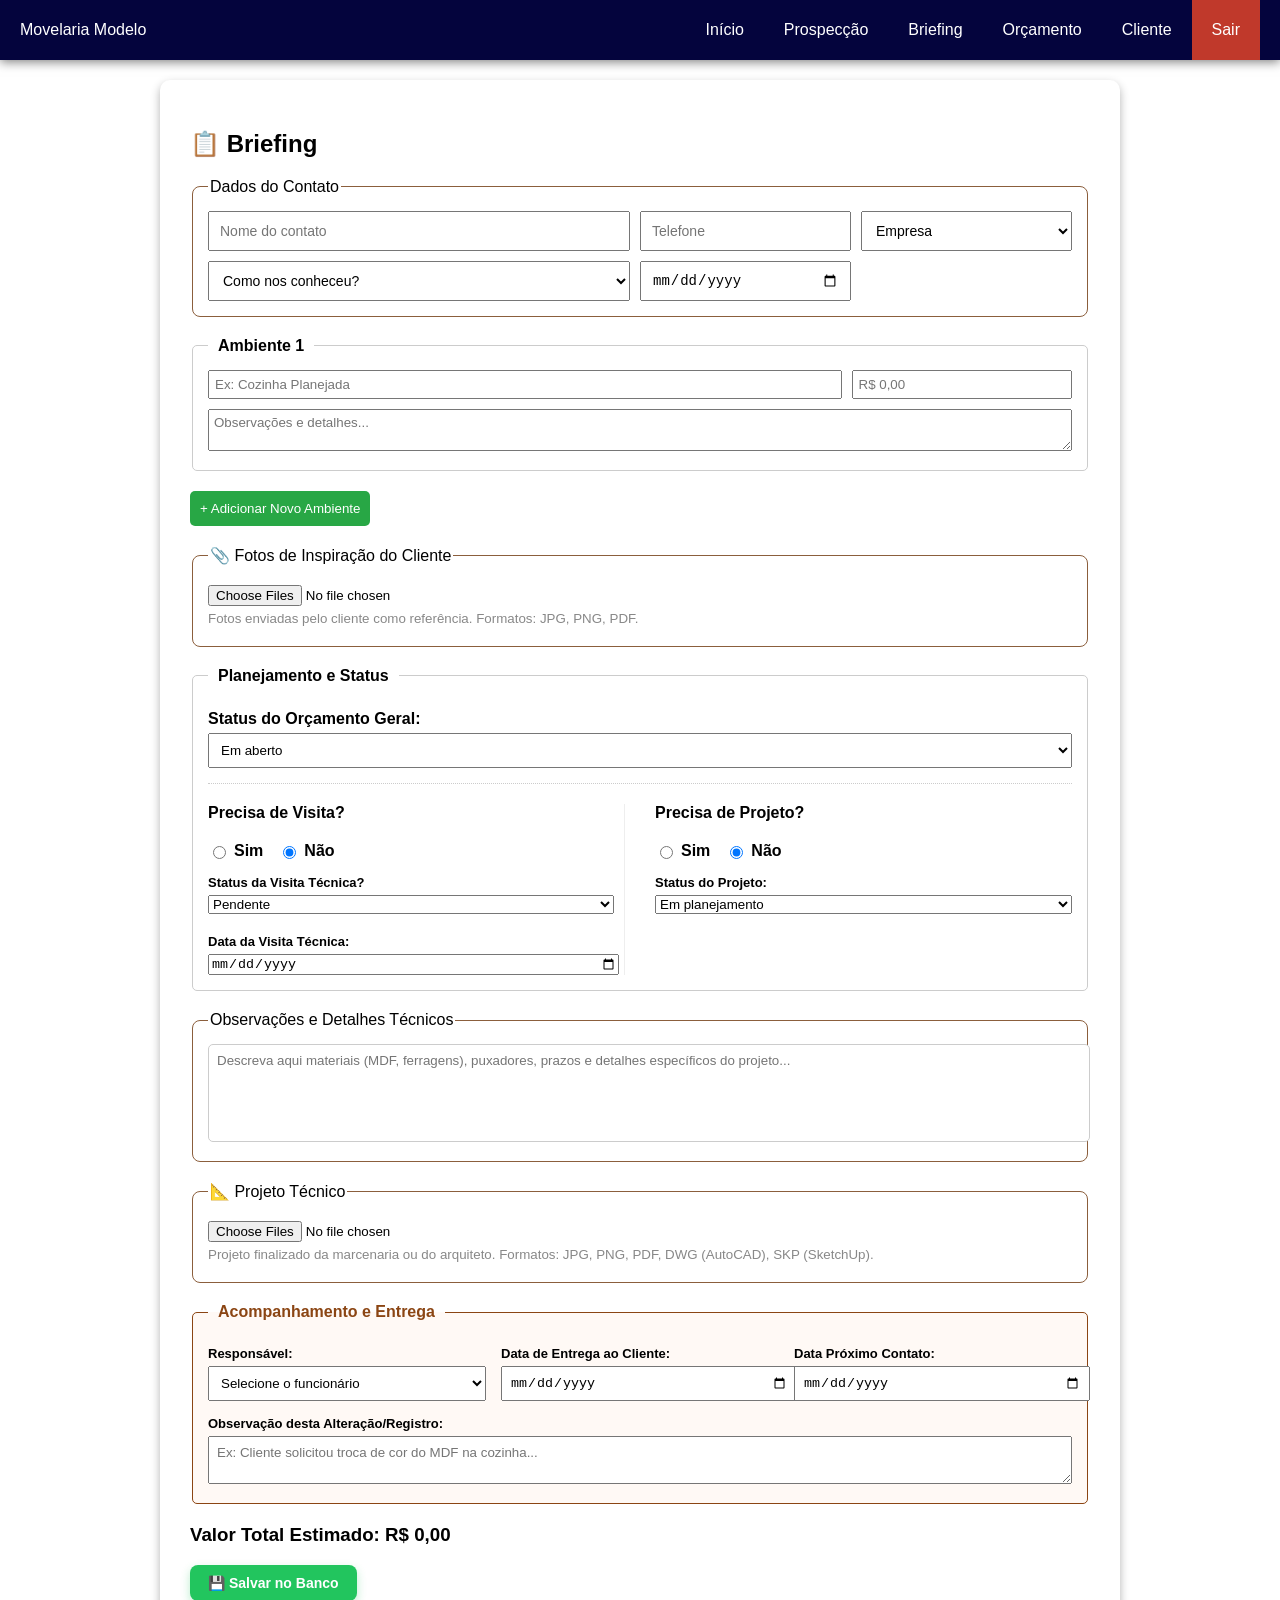
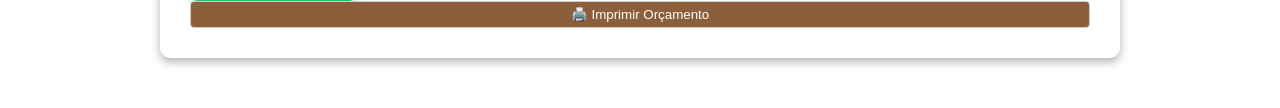
==== briefing_orcamento.html @ 330d006f "Melhorias no layout" ====
<!DOCTYPE html>
<html lang="pt-br">
<head>
    <meta charset="UTF-8">
    <meta name="viewport" content="width=device-width, initial-scale=1.0">
    <title>Briefing - Movelaria Modelo</title>
    <link rel="stylesheet" href="css/style.css">
</head>
<body>
    <nav class="menu-superior">
        <div class="logo">Movelaria Modelo</div>
        <ul>
            <li><a href="dashboard.html">Início</a></li>
            <li><a href="prospeccao.html">Prospecção</a></li>
            <li><a href="briefing_orcamento.html">Briefing</a></li>
            <li><a href="orcamento.html">Orçamento</a></li>
            <li><a href="cliente.html">Cliente</a></li>
            <li><a href="index.html" class="btn-sair">Sair</a></li>
        </ul>
    </nav>

    <div class="container-marcenaria">
        <h2>📋 Briefing</h2>
        
        <form id="form-atendimento">

            <!-- BLOCO 1: CONTATO -->
            <fieldset>
                <legend>Dados do Contato</legend>
                <div class="grid-contato" style="display: grid; grid-template-columns: 2fr 1fr 1fr; gap: 10px;">
                    <input type="text" id="nome" placeholder="Nome do contato" required>
                    <input type="tel" id="telefone" placeholder="Telefone">
                    <select id="empresa">
                        <option value="">Empresa</option>
                        <option value="apparato">Apparato</option>
                        <option value="signore">Signore</option>
                    </select>
                    <select id="origem">
                        <option value="">Como nos conheceu?</option>
                        <option value="instagram">Instagram</option>
                        <option value="indicacao">Indicação</option>
                        <option value="prospeccao">Prospecção</option>
                        <option value="google">Google</option>
                        <option value="ja_e_cliente">Já é cliente</option>
                    </select>
                    <input type="date" id="data_contato" title="Data do Contato">
                </div>
            </fieldset>

            <!-- BLOCO 2: AMBIENTES -->
            <div id="lista-ambientes">
                <fieldset class="item-ambiente" style="margin-bottom: 20px; padding: 15px; border: 1px solid #ccc; border-radius: 5px;">
                    <legend style="padding: 0 10px; font-weight: bold;">Ambiente 1</legend>
                    <div style="display: flex; gap: 10px; margin-bottom: 10px;">
                        <input type="text" name="ambiente[]" placeholder="Ex: Cozinha Planejada" style="flex: 3; padding: 5px;" required>
                        <input type="number" name="valor_ambiente[]" placeholder="R$ 0,00" step="0.01" style="flex: 1; padding: 5px;">
                    </div>
                    <textarea name="obs_ambiente[]" placeholder="Observações e detalhes..." rows="2" style="width: 100%; box-sizing: border-box; padding: 5px;"></textarea>
                </fieldset>
            </div>

            <button type="button" onclick="adicionarAmbiente()" style="padding: 10px; background-color: #28a745; color: white; border: none; border-radius: 5px; cursor: pointer;">
                + Adicionar Novo Ambiente
            </button>

            <!-- BLOCO 3: UPLOAD DE INSPIRAÇÕES -->
            <fieldset style="margin-top: 20px;">
                <legend>📎 Fotos de Inspiração do Cliente</legend>
                <div style="padding: 5px 0;">
                    <input type="file" id="arquivos_briefing" multiple 
                           accept=".jpg,.jpeg,.png,.pdf">
                    <small style="display: block; margin-top: 5px; color: #888;">
                        Fotos enviadas pelo cliente como referência. Formatos: JPG, PNG, PDF.
                    </small>
                </div>
            </fieldset>

            <!-- BLOCO 4: PLANEJAMENTO E STATUS -->
            <fieldset style="margin-top: 20px; border: 1px solid #ccc; padding: 15px; border-radius: 5px;">
                <legend style="padding: 0 10px; font-weight: bold;">Planejamento e Status</legend>

                <div style="margin-bottom: 20px; padding-bottom: 15px; border-bottom: 1px dotted #ccc;">
                    <label style="font-weight: bold; display: block; margin-bottom: 5px;">Status do Orçamento Geral:</label>
                    <select name="status_orcamento" style="width: 100%; padding: 8px;">
                        <option value="1">Em aberto</option>
                        <option value="2">Em elaboração</option>
                        <option value="3">Fechado</option>
                        <option value="4">Perdido</option>
                        <option value="5">Entregue</option>
                    </select>
                </div>

                <div style="display: grid; grid-template-columns: 1fr 1fr; gap: 30px;">
                    
                    <!-- Coluna Visita -->
                    <div style="border-right: 1px solid #eee; padding-right: 10px;">
                        <span style="font-weight: bold;">Precisa de Visita?</span>
                        <div class="radio-inline" style="margin: 10px 0;">
    
                        <label>
                        <input type="radio" name="visita" value="sim"> Sim
                        </label>

                        <label>
                        <input type="radio" name="visita" value="nao" checked> Não
                        </label>

                        </div>
                        <label style="font-size: 13px;">Status da Visita Técnica?</label>
                        <select name="status_visita" style="width: 100%; margin-bottom: 10px;">
                            <option value="1">Pendente</option>
                            <option value="2">Agendada</option>
                            <option value="3">Realizada</option>
                            <option value="4">Cancelada</option>
                        </select>
                        <label style="font-size: 13px;">Data da Visita Técnica:</label>
                        <input type="date" name="data_visita" style="width: 100%;">
                    </div>

                    <!-- Coluna Projeto -->
                    <div>
                        <span style="font-weight: bold;">Precisa de Projeto?</span>
                        <div class="radio-inline" style="margin: 10px 0;">
                        <label>
                        <input type="radio" name="projeto" value="sim"> Sim
                        </label>

                        <label>
                        <input type="radio" name="projeto" value="nao" checked> Não
                        </label>
                     </div>
                        
                        <label style="font-size: 13px;">Status do Projeto:</label>
                        <select name="status_projeto" style="width: 100%;">
                            <option value="1">Em planejamento</option>
                            <option value="2">Em execução</option>
                            <option value="3">Concluído</option>
                            <option value="4">Cancelado</option>
                        </select>
                    </div>
                </div>
            </fieldset>

            <!-- BLOCO 5: OBSERVAÇÕES TÉCNICAS -->
            <fieldset>
                <legend>Observações e Detalhes Técnicos</legend>
                <textarea id="observacao" rows="10" placeholder="Descreva aqui materiais (MDF, ferragens), puxadores, prazos e detalhes específicos do projeto..."></textarea>
            </fieldset>

            <!-- BLOCO 6: UPLOAD DO PROJETO TÉCNICO -->
            <fieldset style="margin-top: 20px;">
                <legend>📐 Projeto Técnico</legend>
                <div style="padding: 5px 0;">
                    <input type="file" id="arquivos_projeto" multiple 
                           accept=".jpg,.jpeg,.png,.pdf,.dwg,.skp">
                    <small style="display: block; margin-top: 5px; color: #888;">
                        Projeto finalizado da marcenaria ou do arquiteto. Formatos: JPG, PNG, PDF, DWG (AutoCAD), SKP (SketchUp).
                    </small>
                </div>
            </fieldset>

            <!-- BLOCO 7: ACOMPANHAMENTO E ENTREGA -->
            <fieldset style="margin-top: 20px; border: 1px solid #8b4513; padding: 15px; border-radius: 5px; background-color: #fff9f5;">
                <legend style="padding: 0 10px; font-weight: bold; color: #8b4513;">Acompanhamento e Entrega</legend>

                <div style="display: grid; grid-template-columns: 1fr 1fr 1fr; gap: 15px;">
                    <div>
                        <label style="display: block; font-size: 13px; font-weight: bold;">Responsável:</label>
                        <select name="id_funcionario" style="width: 100%; padding: 8px;">
                            <option value="">Selecione o funcionário</option>
                            <option value="1">Vendedor A</option>
                            <option value="2">Projetista B</option>
                        </select>
                    </div>
                    <div>
                        <label style="display: block; font-size: 13px; font-weight: bold;">Data de Entrega ao Cliente:</label>
                        <input type="date" name="data_entrega" style="width: 100%; padding: 7px;">
                    </div>
                    <div>
                        <label style="display: block; font-size: 13px; font-weight: bold;">Data Próximo Contato:</label>
                        <input type="date" name="proximo_contato" style="width: 100%; padding: 7px;">
                    </div>
                </div>

                <div style="margin-top: 15px;">
                    <label style="display: block; font-size: 13px; font-weight: bold;">Observação desta Alteração/Registro:</label>
                    <textarea name="obs_historico" rows="2" placeholder="Ex: Cliente solicitou troca de cor do MDF na cozinha..." style="width: 100%; box-sizing: border-box; padding: 8px;"></textarea>
                </div>
            </fieldset>

            <!-- BLOCO 8: FINALIZAÇÃO -->
            <div class="footer-orcamento">
                <h3>Valor Total Estimado: R$ <span id="total">0,00</span></h3>
                <div class="acoes">
                    <button class="botao botao-salvar" onclick="salvarBriefing()"> 💾 Salvar no Banco</button>
                    <button type="button" class="btn btn-print" onclick="window.print()">🖨️ Imprimir Orçamento</button>
                   
                </div>
            </div>

        </form>
    </div>

        <div id="alerta-sucesso" class="alerta-sucesso">
    ✔ Salvo com sucesso!
        </div>

    <script src="js/script.js"></script>
</body>
</html>
---- css/style.css ----
/* 1. CONFIGURAÇÃO DO CORPO DA PÁGINA */
body {
    margin: 0;
    padding: 0;
    padding-top: 80px; /* Espaço para o menu fixo não cobrir o conteúdo */
    min-height: 100vh;
    background: linear-gradient(grey);
    display: flex;
    flex-direction: column; /* Organiza em coluna: menu no topo, resto embaixo */
    align-items: center;    /* Centraliza o conteúdo horizontalmente */
    font-family: Arial, sans-serif;
}

/* 2. O MENU SUPERIOR (CORRIGIDO) */
.menu-superior {
    background-color: rgb(4, 4, 61); 
    color: white;
    display: flex;
    justify-content: space-between;
    align-items: center;
    padding: 0 20px;
    height: 60px;
    width: 100%;
    position: fixed; 
    top: 0;
    left: 0;
    z-index: 1000; 
    box-shadow: 0 2px 10px rgba(0,0,0,0.5);
    box-sizing: border-box; /* Garante que o padding não aumente a largura */
}

.menu-superior ul {
    list-style: none;
    display: flex;
    margin: 0;
    padding: 0;
    height: 100%;
}

.menu-superior li {
    display: flex;
    align-items: center;
}

.menu-superior a {
    color: white;
    text-decoration: none;
    padding: 0 20px;
    height: 100%;
    display: flex;
    align-items: center;
    transition: background 0.3s;
}

.menu-superior a:hover {
    background-color: rgb(2, 2, 82);
}

/* 3. RESTANTE DOS SEUS ESTILOS (MANTIDOS) */
.login-container {
    background: white;
    padding: 30px;
    border-radius: 10px;
    width: 300px;
}

.btn {
    width: 100%;
    padding: 10px;
    background: #8B5E3C;
    color: white;
    border: none;
    cursor: pointer;
}

.input-group {
    margin-bottom: 10px; 
}

.input-group label {
    display: block;     
    margin-bottom: 10px;  
}

.grid-contato input,
.grid-contato select {
    height: 40px;
    padding: 0 10px;
    font-size: 14px;
    box-sizing: border-box;
}

.container-marcenaria, .container-lista {
    background: white;
    padding: 30px;
    border-radius: 10px;
    width: 90%;
    max-width: 900px;
    margin-bottom: 50px;
    box-shadow: 0 4px 10px rgba(0,0,0,0.3);
}

fieldset {
    border: 1px solid #8B5E3C;
    border-radius: 8px;
    margin-bottom: 20px;
    padding: 15px;
}

textarea {
    width: 100%;
    resize: vertical;
    padding: 10px;
    font-family: inherit;
}

.linha-ambiente {
    display: flex;
    gap: 10px;
    margin-bottom: 10px;
}

table {
    width: 100%;
    border-collapse: collapse;
    margin-top: 20px;
}

th, td {
    padding: 12px;
    text-align: left;
    border-bottom: 1px solid #ddd;
}

th {
    background-color: #8B5E3C;
    color: white;
}

.btn-edit, .btn-print {
    padding: 5px 10px;
    cursor: pointer;
    border-radius: 4px;
    border: 1px solid #ccc;
}

.btn-sair {
    background-color: #c0392b !important;
}



/* Container Principal do Planejamento */
.grupo-status-container {
    margin-top: 20px;
    border: 1px solid #ccc;
    padding: 20px;
    border-radius: 8px;
    background-color: #f9f9f9; /* Um fundo leve para destacar */
}

.grupo-status-container legend {
    padding: 0 10px;
    font-weight: bold;
    color: #333;
}

/* Status do Orçamento (Linha Superior) */
.status-geral-linha {
    margin-bottom: 20px;
    padding-bottom: 15px;
    border-bottom: 1px dotted #ccc;
}

.status-geral-linha label {
    font-weight: bold;
    display: block;
    margin-bottom: 8px;
    color: #555;
}

/* Grid para dividir Visita e Projeto */
.status-grid {
    display: grid;
    grid-template-columns: 1fr 1fr;
    gap: 30px;
}

/* Colunas Individuais */
.status-coluna {
    display: flex;
    flex-direction: column;
    gap: 10px;
}

.status-coluna:first-child {
    border-right: 1px solid #eee;
    padding-right: 20px;
}

.status-coluna span {
    font-weight: bold;
    color: #444;
}

/* Estilização dos Selects e Inputs de Data */
.status-coluna select, 
.status-geral-linha select,
.status-coluna input[type="date"] {
    width: 100%;
    padding: 8px;
    border: 1px solid #ccc;
    border-radius: 4px;
    font-size: 14px;
    background-color: white;
}

/* Estilo para os Radio Buttons (Sim/Não) */
.radio-inline {
    display: flex;
    gap: 15px;
}

.radio-inline label {
    display: flex;
    align-items: center;
    gap: 5px;
}

/* Responsividade para celulares */
@media (max-width: 600px) {
    .status-grid {
        grid-template-columns: 1fr;
    }
    .status-coluna:first-child {
        border-right: none;
        border-bottom: 1px solid #eee;
        padding-right: 0;
        padding-bottom: 20px;
    }
}

/* Dashboard */
        .cards {
            display: grid;
            grid-template-columns: repeat(4, 1fr);
            gap: 15px;
            margin-bottom: 25px;
        }

        .card {
            background: #f9f4f0;
            border: 1px solid #8B5E3C;
            border-radius: 8px;
            padding: 20px;
            text-align: center;
        }

        .card h3 {
            margin: 0 0 10px 0;
            font-size: 14px;
            color: #666;
        }

        .card span {
            font-size: 36px;
            font-weight: bold;
            color: #8B5E3C;
        }

        .secao-lista-dash {
            margin-top: 20px;
        }

        .secao-lista-dash h3 {
            color: #5D3A1A;
            border-bottom: 2px solid #8B5E3C;
            padding-bottom: 8px;
            margin-bottom: 15px;
        }

        .badge {
            padding: 3px 10px;
            border-radius: 12px;
            font-size: 12px;
            font-weight: bold;
        }

        .badge-aberto   { background: #fff3cd; color: #856404; }
        .badge-fechado  { background: #d4edda; color: #155724; }
        .badge-perdido  { background: #f8d7da; color: #721c24; }
        .badge-elaboracao { background: #cce5ff; color: #004085; }
    

        /* PARA IMPRESSÃO DO ORÇAMENTO AO CLIENTE*/
        /* Esconde a folha de impressão na navegação comum */
.print-area { display: none; }

.seletor-empresa-painel {
    background: #f4f4f4;
    padding: 15px;
    border-radius: 5px;
    margin-bottom: 20px;
    border: 1px solid #ddd;
}


    .logo-box img { max-width: 150px; }
    
    .info-empresa { flex-grow: 1; text-align: center; }

    .tabela-print { width: 100%; border-collapse: collapse; margin-top: 10px; }
    .tabela-print th, .tabela-print td { border: 1px solid #000; padding: 8px; text-align: left; }
    
    .tabela-print th { background-color: #f7941d !important; }

    .rodape-print {
        margin-top: 20px;
        display: flex;
        justify-content: space-between;
        border: 1px solid #000;
        padding: 10px;
    }

@media print {
    /* Força cores e imagens reais */
    * {
        -webkit-print-color-adjust: exact !important;
        print-color-adjust: exact !important;
    }

    /* Esconde o que não deve imprimir */
    .menu-superior, .busca, table, .no-print, h2,
    .btn, .btn-edit, .btn-print, .ocultar-impressao, .acoes {
        display: none !important;
    }

    /* Corpo limpo */
    body {
        padding-top: 0;
        background: white;
    }

    /* Mostra a folha de orçamento */
    .print-area {
        display: block !important;
        width: 100%;
    }

    /* Cabeçalho laranja */
    #cabecalho-print {
        display: flex !important;
        justify-content: space-between;
        background-color: #26057b !important;
        border: 2px solid #000;
        padding: 10px;
        color: #000;
        align-items: center;
        gap: 10px;
    }

    .logo-box img { max-width: 150px; }
    .info-empresa { flex-grow: 1; text-align: center; }

    /* Tabela de produtos */
    .tabela-print { width: 100%; border-collapse: collapse; margin-top: 10px; }
    .tabela-print th, .tabela-print td { border: 1px solid #000; padding: 8px; text-align: left; }
    .tabela-print th { background-color: #f7941d !important; }

    /* Rodapé */
    .rodape-print {
        margin-top: 20px;
        display: flex;
        justify-content: space-between;
        border: 1px solid #000;
        padding: 10px;
    }
}

@media print {
    .container-lista {
        display: none !important;
    }
}

table {
    width: 100%;
    border-collapse: collapse;
}

th, td {
    padding: 10px;
    text-align: left;
}

.container-lista {
    max-width: 1000px;
    margin: 20px auto;
}

#form-prospeccao {
    background: #fff;
    padding: 20px;
    border-radius: 10px;
    margin-top: 30px;
}

#form-prospeccao {
    width: 320px;
    padding: 20px;
    background: #fff;
    border-radius: 10px;
    box-shadow: 0 4px 15px rgba(0,0,0,0.2);
}

#form-prospeccao input,
#form-prospeccao select {
    width: 100%;
    padding: 8px;
    margin-bottom: 10px;
    border-radius: 5px;
    border: 1px solid #ccc;
}

#form-prospeccao button {
    width: 100%;
    padding: 10px;
    background: #8B5E3C;
    color: white;
    border: none;
    border-radius: 5px;
}

label {
    font-weight: bold;
    display: block;
    margin-top: 10px;
    margin-bottom: 5px;
}

#observacao {
    width: 100%;
    height: 80px;
    padding: 8px;
    border-radius: 5px;
    border: 1px solid #ccc;
    resize: none; /* impede redimensionar */
}

/* FUNDO ESCURO (overlay) */
#overlay {
    position: fixed;
    top: 0;
    left: 0;
    width: 100%;
    height: 100%;

    background: rgba(0,0,0,0.5);

    display: none;

    justify-content: center;
    align-items: flex-start;

    overflow-y: auto;
    padding-top: 50px;

    z-index: 999;
}

#form-prospeccao {
    background: #fff;
    padding: 30px;
    border-radius: 10px;

    width: 400px;
    max-width: 90%;

    box-shadow: 0 5px 20px rgba(0,0,0,0.3);
}

#overlay-historico {
    position: fixed;
    top: 0;
    left: 0;
    width: 100%;
    height: 100%;

    background: rgba(0,0,0,0.5);

    display: none;

    justify-content: center;
    align-items: center;

    z-index: 9999;
}

#form-historico {
    background: white;
    padding: 30px;
    border-radius: 10px;

    width: 400px;
    max-width: 90%;

    box-shadow: 0 5px 20px rgba(0,0,0,0.3);
}

/* ========================= */
/* ORÇAMENTO - VISUAL CLIENTE */
/* ========================= */

/* Dados do documento (número + data) */
.dados-doc {
    display: flex;
    justify-content: space-between;
    margin-top: 10px;
    font-weight: bold;
}

/* Cliente */
.dados-cliente-print {
    margin: 20px 0;
    padding: 15px;
    border: 1px solid #ccc;
    background: #fafafa;
}

.linha-print {
    margin-bottom: 5px;
}

/* Total */
.total-print {
    text-align: right;
    margin-top: 20px;
    font-size: 24px;
    font-weight: bold;
    border-top: 2px solid #000;
    padding-top: 10px;
}

/* Melhorar tabela */
.tabela-print td {
    vertical-align: middle;
}

/* Ambiente (quando vier do JS) */
.linha-ambiente-print {
    background: #eee;
    font-weight: bold;
    text-transform: uppercase;
}

/* Cabeçalho mais bonito */
#cabecalho-print {
    align-items: center;
}

.info-empresa h3 {
    margin-bottom: 5px;
}

/* Ajuste visual geral */
.print-area {
    font-size: 14px;
    line-height: 1.4;
}

/* ========================= */
/* IMPRESSÃO */
/* ========================= */

@media print {

    .dados-cliente-print {
        border: 1px solid #000;
    }

    .total-print {
        font-size: 26px;
    }

}
/* === ORÇAMENTO === */

.config-orcamento {
    background: #fff;
    padding: 20px;
    margin: 20px;
    border-radius: 10px;
    box-shadow: 0 3px 10px rgba(0,0,0,0.1);
    max-width: 400px;
}

.config-orcamento h3 {
    margin-bottom: 15px;
}

.campo {
    margin-bottom: 15px;
}

.campo label {
    display: block;
    font-weight: bold;
    margin-bottom: 5px;
}

.campo input,
.campo select {
    width: 100%;
    padding: 8px;
    border: 1px solid #ccc;
    border-radius: 5px;
}

/* === IMPRESSÃO === */

.print-area {
    background: #fff;
    padding: 30px;
    max-width: 800px;
    margin: auto;
    font-family: Arial, sans-serif;
    margin: 0 auto;
}

.dados-doc {
    display: flex;
    justify-content: space-between;
    margin: 20px 0;
}

.dados-cliente-print {
    border: 1px solid #ccc;
    padding: 15px;
    margin-bottom: 20px;
}

.tabela-print {
    width: 100%;
    border-collapse: collapse;
    margin-bottom: 20px;
}

.tabela-print th {
    background: #8b4513;
    color: #fff;
    padding: 10px;
    text-align: left;
}

.tabela-print td {
    padding: 8px;
    border-bottom: 1px solid #ddd;
}

.linha-ambiente-print {
    background: #f5f5f5;
    font-weight: bold;
}

.total-print {
    text-align: right;
    font-size: 20px;
    font-weight: bold;
    margin-top: 10px;
}

.rodape-print {
    border-top: 2px solid #000;
    padding-top: 15px;
    margin-top: 30px;
    font-size: 14px;
}

.linha-ass {
    margin-top: 20px;
}

.config-orcamento {
    margin: 20px auto;
}

@media print {
    .no-print {
        display: none;
    }

    body {
        margin: 20px;
        font-family: Arial, sans-serif;
    }

    .print-area {
        width: 100%;
    }

    .tabela-print {
        width: 100%;
        border-collapse: collapse;
    }

    .tabela-print th,
    .tabela-print td {
        border: 1px solid #000;
        padding: 8px;
    }

    .tabela-print th {
        background: #ccc;
    }
}
/* ========================= */
/* ORÇAMENTO - VISUAL CLIENTE */
/* ========================= */

/* Dados do documento (número + data) */
.dados-doc {
    display: flex;
    justify-content: space-between;
    margin-top: 10px;
    font-weight: bold;
}

/* Cliente */
.dados-cliente-print {
    margin: 20px 0;
    padding: 15px;
    border: 1px solid #ccc;
    background: #fafafa;
}

.linha-print {
    margin-bottom: 5px;
}

/* Total */
.total-print {
    text-align: right;
    margin-top: 20px;
    font-size: 24px;
    font-weight: bold;
    border-top: 2px solid #000;
    padding-top: 10px;
}

/* Melhorar tabela */
.tabela-print td {
    vertical-align: middle;
}

/* Ambiente (quando vier do JS) */
.linha-ambiente-print {
    background: #eee;
    font-weight: bold;
    text-transform: uppercase;
}

/* Cabeçalho mais bonito */
#cabecalho-print {
    align-items: center;
}

.info-empresa h3 {
    margin-bottom: 5px;
}

/* Ajuste visual geral */
.print-area {
    font-size: 14px;
    line-height: 1.4;
}

/* ========================= */
/* IMPRESSÃO */
/* ========================= */

@media print {

    .dados-cliente-print {
        border: 1px solid #000;
    }

    .total-print {
        font-size: 26px;
    }

}

@media print {

    body {
        margin: 0;
    }

    .print-area {
        width: 100%;
        max-width: 700px;
        margin: 0 auto;
        padding: 10px;
    }

    /* evita quebra feia */
    .tabela-print {
        page-break-inside: auto;
    }

    .tabela-print tr {
        page-break-inside: avoid;
        page-break-after: auto;
    }

    .dados-cliente-print,
    .rodape-print,
    #cabecalho-print {
        page-break-inside: avoid;
    }
}

#cabecalho-print {
    display: flex;
    align-items: center;
    gap: 15px;
    padding: 10px;
}

.logo-box img {
    width: 90px;
}

.info-empresa {
    font-size: 12px;
    line-height: 1.2;
}

.config-orcamento {
    max-width: 420px;
    margin: 40px auto;
    padding: 25px;
    background: #ffffff;
    border-radius: 12px;
    box-shadow: 0 8px 25px rgba(0,0,0,0.1);
    font-family: Arial, sans-serif;
}

/* Título */
.config-orcamento h3 {
    text-align: center;
    margin-bottom: 20px;
    font-size: 18px;
    color: #333;
}

/* Grupo de campos */
.campo {
    margin-bottom: 15px;
}

/* Labels */
.campo label {
    display: block;
    margin-bottom: 5px;
    font-size: 13px;
    color: #555;
}

/* Inputs e select */
.campo input,
.campo select {
    width: 100%;
    padding: 10px;
    border: 1px solid #ddd;
    border-radius: 6px;
    font-size: 14px;
    transition: 0.2s;
}

/* Efeito ao clicar */
.campo input:focus,
.campo select:focus {
    border-color: #8b4513;
    outline: none;
    box-shadow: 0 0 5px rgba(139, 69, 19, 0.2);
}

/* Caixa da empresa (destaque) */
.empresa-box {
    margin-top: 20px;
    padding: 15px;
    background: #f7f7f7;
    border-radius: 8px;
    border: 1px solid #eee;
}

.config-wrapper {
    margin: 30px auto; /* antes estava 60px */
}

.container-lista {
    margin-bottom: 20px;
}

/* Cabeçalho */
.config-header h2 {
    margin-bottom: 5px;
    font-size: 22px;
    color: #1a1a1a;
}

.config-header p {
    font-size: 13px;
    color: #777;
    margin-bottom: 20px;
}

/* Card */
.config-card {
    background: #ffffff;
    padding: 25px;
    border-radius: 12px;
    box-shadow: 0 6px 20px rgba(0,0,0,0.08);
    border: 1px solid #eee;
}

/* Campos */
.campo {
    margin-bottom: 18px;
}

.campo label {
    display: block;
    font-size: 13px;
    margin-bottom: 6px;
    color: #555;
}

/* Inputs */
.campo input,
.campo select {
    width: 100%;
    padding: 12px;
    border-radius: 8px;
    border: 1px solid #ddd;
    font-size: 14px;
    background: #fafafa;
    transition: 0.2s;
}

/* Hover */
.campo input:hover,
.campo select:hover {
    border-color: #bbb;
}

/* Focus (efeito SaaS) */
.campo input:focus,
.campo select:focus {
    border-color: #4f46e5;
    background: #fff;
    outline: none;
    box-shadow: 0 0 0 3px rgba(79,70,229,0.1);
}

/* Responsivo */
@media (max-width: 600px) {
    .config-wrapper {
        margin: 20px;
    }
}

.alerta-sucesso {
    position: fixed;
    top: 80px;
    right: 20px;
    background: #22c55e;
    color: white;
    padding: 12px 18px;
    border-radius: 8px;
    font-size: 14px;
    box-shadow: 0 4px 12px rgba(0,0,0,0.2);

    opacity: 0;
    transform: translateY(-10px);
    transition: 0.3s;

    z-index: 9999;

    display: none; /* 🔴 faltava isso */
}

.alerta-sucesso.mostrar {
    display: block; /* 🔴 e isso */
    opacity: 1;
    transform: translateY(0);
}

.botao {
    padding: 10px 18px;
    border: none;
    border-radius: 8px;
    font-size: 14px;
    cursor: pointer;
    display: inline-flex;
    align-items: center;
    gap: 6px;
    transition: all 0.2s ease;
}

/* BOTÃO PRINCIPAL (SALVAR) */
.botao-salvar {
    background: #22c55e;
    color: white;
    font-weight: bold;
    box-shadow: 0 4px 10px rgba(34,197,94,0.3);
}

.botao-salvar:hover {
    background: #16a34a;
    transform: translateY(-2px);
}

/* BOTÃO SECUNDÁRIO */
.botao-secundario {
    background: #e5e7eb;
    color: #333;
}

.botao-secundario:hover {
    background: #d1d5db;
}
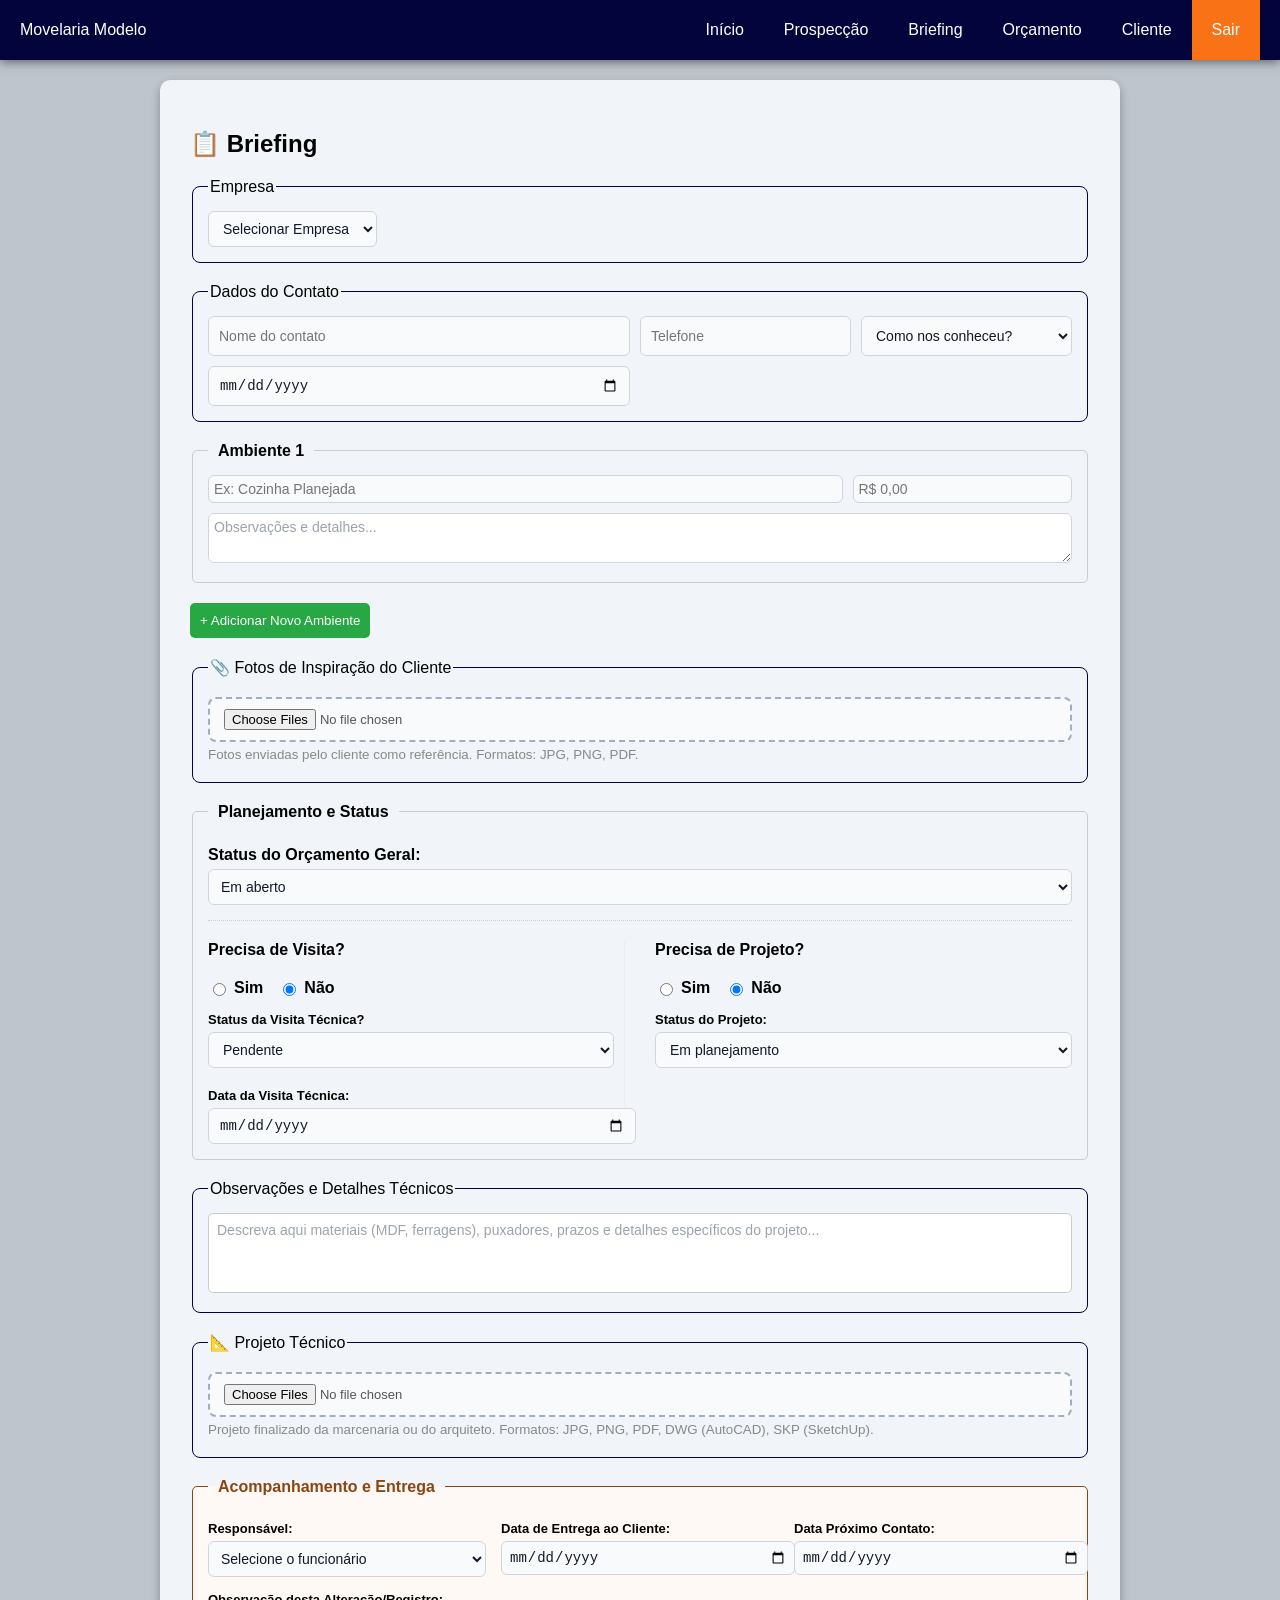
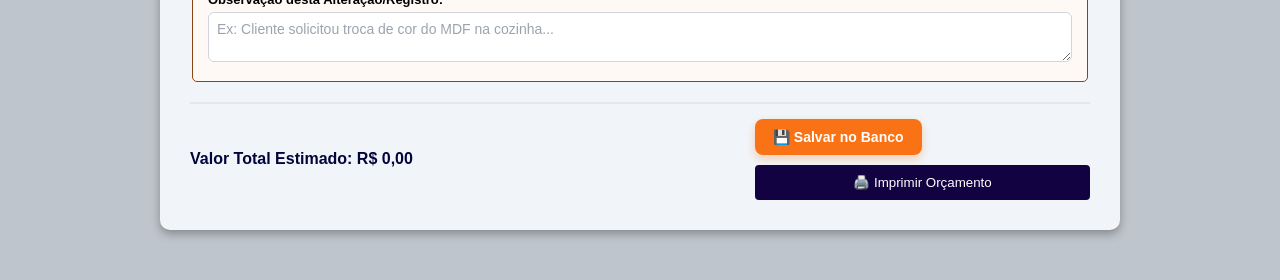
==== commit 4d06a957: "Fix(briefing): corrige impressão e melhora layout com ajustes de CSS" ====
--- a/briefing_orcamento.html
+++ b/briefing_orcamento.html
@@ -23,6 +23,14 @@
         <h2>📋 Briefing</h2>
         
         <form id="form-atendimento">
+            <fieldset>
+                            <legend>Empresa</legend>
+            <select id="empresa">
+                        <option value="">Selecionar Empresa</option>
+                        <option value="apparato">Apparato</option>
+                        <option value="signore">Signore</option>
+                    </select>
+            </fieldset>
 
             <!-- BLOCO 1: CONTATO -->
             <fieldset>
@@ -30,11 +38,6 @@
                 <div class="grid-contato" style="display: grid; grid-template-columns: 2fr 1fr 1fr; gap: 10px;">
                     <input type="text" id="nome" placeholder="Nome do contato" required>
                     <input type="tel" id="telefone" placeholder="Telefone">
-                    <select id="empresa">
-                        <option value="">Empresa</option>
-                        <option value="apparato">Apparato</option>
-                        <option value="signore">Signore</option>
-                    </select>
                     <select id="origem">
                         <option value="">Como nos conheceu?</option>
                         <option value="instagram">Instagram</option>
@@ -81,13 +84,15 @@
 
                 <div style="margin-bottom: 20px; padding-bottom: 15px; border-bottom: 1px dotted #ccc;">
                     <label style="font-weight: bold; display: block; margin-bottom: 5px;">Status do Orçamento Geral:</label>
-                    <select name="status_orcamento" style="width: 100%; padding: 8px;">
-                        <option value="1">Em aberto</option>
-                        <option value="2">Em elaboração</option>
-                        <option value="3">Fechado</option>
-                        <option value="4">Perdido</option>
-                        <option value="5">Entregue</option>
-                    </select>
+                    <select name="status_orcamento" id="status_orcamento" 
+        style="width: 100%; padding: 8px;"
+        onchange="verificarStatusContrato(this.value)">
+    <option value="1">Em aberto</option>
+    <option value="2">Em elaboração</option>
+    <option value="3">Fechado</option>
+    <option value="4">Perdido</option>
+    <option value="5">Entregue</option>
+    </select>
                 </div>
 
                 <div style="display: grid; grid-template-columns: 1fr 1fr; gap: 30px;">
@@ -189,15 +194,17 @@
             </fieldset>
 
             <!-- BLOCO 8: FINALIZAÇÃO -->
-            <div class="footer-orcamento">
-                <h3>Valor Total Estimado: R$ <span id="total">0,00</span></h3>
-                <div class="acoes">
-                    <button class="botao botao-salvar" onclick="salvarBriefing()"> 💾 Salvar no Banco</button>
-                    <button type="button" class="btn btn-print" onclick="window.print()">🖨️ Imprimir Orçamento</button>
-                   
-                </div>
-            </div>
-
+<div class="footer-orcamento">
+    <h3>Valor Total Estimado: R$ <span id="total">0,00</span></h3>
+    <div class="acoes">
+        <button class="botao botao-salvar" onclick="salvarBriefing()"> 💾 Salvar no Banco</button>
+        <button type="button" class="btn btn-print" onclick="imprimirOrcamento()">🖨️ Imprimir Orçamento</button>        <button type="button" id="btn-contrato" class="botao" 
+                style="display:none; background:#1a3c8f; color:white;"
+                onclick="gerarContrato()">
+            📄 Gerar Contrato
+        </button>
+    </div>
+</div>
         </form>
     </div>
 
@@ -205,6 +212,242 @@
     ✔ Salvo com sucesso!
         </div>
 
+   <!-- ÁREA DE IMPRESSÃO DO CONTRATO -->
+    <div id="contrato-print" class="contrato-print">
+
+        <!-- CABEÇALHO -->
+        <div class="contrato-cabecalho">
+    <img id="c-logo" src="" alt="Logo" class="contrato-logo">
+    <div class="contrato-cabecalho-info">
+        <h2 id="c-empresa-nome"></h2>
+        <p id="c-empresa-endereco"></p>
+        <p id="c-empresa-telefone"></p>
+        <p id="c-empresa-email"></p>
+    </div>
+    <div class="contrato-cabecalho-numero">
+        <h3>CONTRATO</h3>
+        <p><strong>Nº ORÇAMENTO:</strong> <span id="c-numero">____</span></p>
+        <p><strong>Data:</strong> <span id="c-data"></span></p>
+    </div>
+</div>
+
+        <!-- DADOS DA CONTRATADA -->
+        <table class="contrato-tabela">
+            <tr class="contrato-tabela-header">
+                <td colspan="2">CONTRATADA</td>
+            </tr>
+            <tr>
+                <td><strong>RAZÃO SOCIAL:</strong> <span id="c-empresa-razao"></span></td>
+                <td><strong>CNPJ:</strong> <span id="c-empresa-cnpj"></span></td>
+            </tr>
+            <tr>
+                <td><strong>ENDEREÇO:</strong> <span id="c-empresa-end"></span></td>
+                <td><strong>BAIRRO:</strong> <span id="c-empresa-bairro"></span></td>
+            </tr>
+            <tr>
+                <td><strong>CIDADE:</strong> <span id="c-empresa-cidade"></span></td>
+                <td><strong>CEP:</strong> <span id="c-empresa-cep"></span></td>
+            </tr>
+            <tr>
+                <td><strong>TELEFONE:</strong> <span id="c-empresa-tel"></span></td>
+                <td><strong>WHATSAPP:</strong> <span id="c-empresa-whats"></span></td>
+            </tr>
+            <tr>
+                <td><strong>E-MAIL:</strong> <span id="c-empresa-email"></span></td>
+                <td><strong>E-MAIL FINANCEIRO:</strong> <span id="c-empresa-email-fin"></span></td>
+            </tr>
+        </table>
+
+        <!-- DADOS DO CONTRATANTE -->
+        <table class="contrato-tabela">
+            <tr class="contrato-tabela-header">
+                <td colspan="2">CONTRATANTE</td>
+            </tr>
+            <tr>
+                <td><strong>NOME:</strong> <span id="c-nome"></span></td>
+                <td><strong>ESTADO CIVIL:</strong> _______________</td>
+            </tr>
+            <tr>
+                <td><strong>CPF:</strong> _______________</td>
+                <td><strong>RG:</strong> _______________</td>
+            </tr>
+            <tr>
+                <td><strong>DATA DE NASCIMENTO:</strong> _______________</td>
+                <td><strong>PROFISSÃO:</strong> _______________</td>
+            </tr>
+            <tr>
+                <td><strong>TELEFONE:</strong> <span id="c-telefone"></span></td>
+                <td><strong>CELULAR:</strong> _______________</td>
+            </tr>
+            <tr>
+                <td><strong>E-MAIL:</strong> _______________</td>
+                <td></td>
+            </tr>
+            <tr>
+                <td><strong>ENDEREÇO:</strong> _______________</td>
+                <td><strong>BAIRRO:</strong> _______________</td>
+            </tr>
+            <tr>
+                <td><strong>CIDADE:</strong> _______________</td>
+                <td><strong>CEP:</strong> _______________</td>
+            </tr>
+            <tr>
+                <td><strong>CONDOMÍNIO:</strong> _______________</td>
+                <td><strong>APT / BLOCO:</strong> _______________</td>
+            </tr>
+        </table>
+
+        <!-- INTRODUÇÃO -->
+        <p class="contrato-texto">
+            Pelo presente instrumento particular de contrato, as partes supra qualificadas, 
+            de comum acordo, estabelecem o que segue:
+        </p>
+        <p class="contrato-texto">
+            <strong>1 -</strong> A CONTRATADA promete, através deste instrumento, fabricar, montar e instalar, 
+            repassando ao CONTRATANTE os bens móveis discriminados no contrato, os quais nominamos como:
+        </p>
+
+        <!-- TABELA DE AMBIENTES -->
+        <table class="contrato-tabela">
+            <thead>
+                <tr class="contrato-tabela-header">
+                    <td>AMBIENTE</td>
+                    <td>DESCRIÇÃO</td>
+                    <td style="text-align:right;">VALOR</td>
+                </tr>
+            </thead>
+            <tbody id="c-ambientes"></tbody>
+            <tfoot>
+                <tr>
+                    <td colspan="2" style="text-align:right; font-weight:bold; 
+                        border:1px solid #000; padding:6px;">TOTAL:</td>
+                    <td style="text-align:right; font-weight:bold; 
+                        border:1px solid #000; padding:6px;">
+                        <span id="c-total"></span>
+                    </td>
+                </tr>
+            </tfoot>
+        </table>
+
+        <!-- PAGAMENTO -->
+        <p class="contrato-texto">
+            O cliente pagará pelos produtos o valor de <strong><span id="c-total-ext"></span></strong>, 
+            sendo da seguinte forma: 50% do valor de entrada (<strong><span id="c-entrada"></span></strong>) 
+            e o restante de 50% (<strong><span id="c-restante"></span></strong>) na entrega total dos produtos.
+        </p>
+
+        <!-- CLÁUSULAS -->
+        <p class="contrato-texto">
+            <strong>Parágrafo Primeiro:</strong> Os pagamentos deverão ser feitos nas datas estipuladas 
+            no presente instrumento, independente do faturamento das mercadorias ou da finalização dos serviços.
+        </p>
+        <p class="contrato-texto">
+            <strong>Parágrafo Segundo:</strong> O inadimplemento de qualquer parcela implicará no vencimento 
+            antecipado do débito e na aplicação de multa contratual de 2%, além de juros de mora de 1% ao mês 
+            acrescidos da variação do IGP-M.
+        </p>
+        <p class="contrato-texto">
+            <strong>Parágrafo Terceiro:</strong> Caso o projeto aprovado seja modificado por pedido ou mediante 
+            autorização do CONTRATANTE durante sua execução, poderá a CONTRATADA emitir, a qualquer tempo, 
+            o título correspondente à diferença de preço, ficando desde já autorizada.
+        </p>
+        <p class="contrato-texto">
+            <strong>3 -</strong> O CONTRATANTE aprova o esboço do projeto apresentado, declarando estar ciente 
+            de que quando da montagem dos móveis poderão sobrar algumas peças que serão restituídas à CONTRATADA.
+        </p>
+        <p class="contrato-texto">
+            <strong>3.1 -</strong> Os preços estabelecidos somente serão mantidos se pago o preço à vista. 
+            Para pagamento parcelado, caso haja reajuste de matéria-prima antes do início da produção, 
+            o percentual será repassado ao cliente em novo contrato.
+        </p>
+        <p class="contrato-texto">
+            <strong>3.1.2 -</strong> A previsão de entrega dos móveis será de <strong>45 dias</strong> após 
+            a data de medição, podendo ser prorrogado por até 7 (sete) dias decorrentes de imprevistos de 
+            produção e instalação.
+        </p>
+        <p class="contrato-texto contrato-importante">
+            IMPORTANTE: Por se tratar de um projeto personalizado e pré-aprovado pelo CONTRATANTE, 
+            não serão aceitas devoluções ou trocas de produtos após firmado o projeto e pedido.
+        </p>
+        <p class="contrato-texto">
+            <strong>4 -</strong> Caso ocorra desistência após aprovação expressa do projeto, esta implicará 
+            em responsabilidade civil do CONTRATANTE, estimando-se a aplicação de 
+            <strong>35% do valor total do projeto</strong> como reparação de danos.
+        </p>
+        <p class="contrato-texto">
+            <strong>5 -</strong> O projeto não inclui instalações de qualquer natureza exceto a instalação 
+            do bem em si. É de responsabilidade do CONTRATANTE as informações sobre localização de tomadas, 
+            encanamentos, bem como tamanho e modelo dos eletrodomésticos a embutir.
+        </p>
+        <p class="contrato-texto">
+            <strong>6 -</strong> A responsabilidade por danos causados por terceiros (pedreiros, encanadores, 
+            etc.) que estejam trabalhando na residência antes, durante e depois da instalação, será 
+            inteiramente do CONTRATANTE.
+        </p>
+        <p class="contrato-texto">
+            <strong>7 - Constituem obrigações do CONTRATANTE:</strong><br>
+            a) Disponibilizar o local da montagem livre de obras;<br>
+            b) Apresentar a planta hidráulica, elétrica e de gás ao profissional responsável;<br>
+            c) Apresentar-se no local da montagem nos dias e horários combinados.
+        </p>
+        <p class="contrato-texto">
+            <strong>8 - Constituem obrigações da CONTRATADA:</strong><br>
+            a) Atender dentro dos prazos convencionados às solicitações do CONTRATANTE;<br>
+            b) Notificar previamente o CONTRATANTE em caso de prorrogação involuntária do prazo;<br>
+            c) Executar a montagem dentro da melhor técnica e zelo;<br>
+            d) Responsabilizar-se por defeitos de fabricação ou decorrentes da montagem.
+        </p>
+        <p class="contrato-texto">
+            <strong>9 -</strong> A CONTRATADA não se compromete por qualquer acordo verbal. 
+            Todo ajuste deverá constar por escrito.
+        </p>
+        <p class="contrato-texto">
+            <strong>11 -</strong> O prazo de instalação poderá ir até 07 dias após o início, 
+            podendo ser prorrogado por mais 07 dias em caso de necessidade de reparo de componentes.
+        </p>
+        <p class="contrato-texto">
+            <strong>16 -</strong> Em caso de atraso superior a 45 dias no pagamento, o CONTRATANTE 
+            considera-se ciente de que seus dados serão incluídos nos Serviços de Proteção ao Crédito.
+        </p>
+        <p class="contrato-texto">
+            <strong>18 -</strong> As partes elegem o Foro da Comarca de Americana para dirimir as questões 
+            oriundas deste contrato, com renúncia expressa a qualquer outro foro.
+        </p>
+        <p class="contrato-texto">
+            <strong>19 -</strong> E por estarem as partes de pleno acordo, assinam o presente instrumento 
+            em duas vias de igual teor e forma, na presença de duas testemunhas.
+        </p>
+
+        <!-- ASSINATURAS -->
+        <div class="contrato-assinaturas">
+            <div class="contrato-ass-box">
+                <div class="contrato-ass-linha"></div>
+                <p id="c-nome-ass"></p>
+                <p>CONTRATANTE</p>
+            </div>
+            <div class="contrato-ass-box">
+                <div class="contrato-ass-linha"></div>
+                <p id="c-empresa-ass"></p>
+                <p>CONTRATADA</p>
+            </div>
+        </div>
+
+        <div class="contrato-assinaturas" style="margin-top:20px;">
+            <div class="contrato-ass-box">
+                <div class="contrato-ass-linha"></div>
+                <p>TESTEMUNHA 1</p>
+            </div>
+            <div class="contrato-ass-box">
+                <div class="contrato-ass-linha"></div>
+                <p>TESTEMUNHA 2</p>
+            </div>
+        </div>
+
+        <p class="contrato-cidade">
+            AMERICANA, <span id="c-data-ass"></span>
+        </p>
+
+    </div>
     <script src="js/script.js"></script>
 </body>
 </html>
--- a/css/style.css
+++ b/css/style.css
@@ -1,19 +1,25 @@
-/* 1. CONFIGURAÇÃO DO CORPO DA PÁGINA */
+/* ========================= */
+/* 1. BODY                   */
+/* ========================= */
+
 body {
     margin: 0;
     padding: 0;
-    padding-top: 80px; /* Espaço para o menu fixo não cobrir o conteúdo */
+    padding-top: 80px;
     min-height: 100vh;
-    background: linear-gradient(grey);
-    display: flex;
-    flex-direction: column; /* Organiza em coluna: menu no topo, resto embaixo */
-    align-items: center;    /* Centraliza o conteúdo horizontalmente */
+    background: #bfc5cc;
+    display: flex;
+    flex-direction: column;
+    align-items: center;
     font-family: Arial, sans-serif;
 }
 
-/* 2. O MENU SUPERIOR (CORRIGIDO) */
+/* ========================= */
+/* 2. MENU SUPERIOR          */
+/* ========================= */
+
 .menu-superior {
-    background-color: rgb(4, 4, 61); 
+    background-color: rgb(4, 4, 61);
     color: white;
     display: flex;
     justify-content: space-between;
@@ -21,12 +27,12 @@
     padding: 0 20px;
     height: 60px;
     width: 100%;
-    position: fixed; 
+    position: fixed;
     top: 0;
     left: 0;
-    z-index: 1000; 
+    z-index: 1000;
     box-shadow: 0 2px 10px rgba(0,0,0,0.5);
-    box-sizing: border-box; /* Garante que o padding não aumente a largura */
+    box-sizing: border-box;
 }
 
 .menu-superior ul {
@@ -56,42 +62,17 @@
     background-color: rgb(2, 2, 82);
 }
 
-/* 3. RESTANTE DOS SEUS ESTILOS (MANTIDOS) */
-.login-container {
-    background: white;
-    padding: 30px;
-    border-radius: 10px;
-    width: 300px;
-}
-
-.btn {
-    width: 100%;
-    padding: 10px;
-    background: #8B5E3C;
-    color: white;
-    border: none;
-    cursor: pointer;
-}
-
-.input-group {
-    margin-bottom: 10px; 
-}
-
-.input-group label {
-    display: block;     
-    margin-bottom: 10px;  
-}
-
-.grid-contato input,
-.grid-contato select {
-    height: 40px;
-    padding: 0 10px;
-    font-size: 14px;
-    box-sizing: border-box;
-}
-
-.container-marcenaria, .container-lista {
-    background: white;
+.btn-sair {
+    background-color: #F97316 !important;
+}
+
+/* ========================= */
+/* 3. CONTAINERS             */
+/* ========================= */
+
+.container-marcenaria,
+.container-lista {
+    background: #f1f5f9;
     padding: 30px;
     border-radius: 10px;
     width: 90%;
@@ -100,336 +81,29 @@
     box-shadow: 0 4px 10px rgba(0,0,0,0.3);
 }
 
-fieldset {
-    border: 1px solid #8B5E3C;
-    border-radius: 8px;
-    margin-bottom: 20px;
-    padding: 15px;
-}
-
-textarea {
-    width: 100%;
-    resize: vertical;
-    padding: 10px;
-    font-family: inherit;
-}
-
-.linha-ambiente {
-    display: flex;
-    gap: 10px;
+/* ========================= */
+/* 4. LOGIN                  */
+/* ========================= */
+
+.login-container {
+    background: white;
+    padding: 30px;
+    border-radius: 10px;
+    width: 300px;
+}
+
+.input-group {
     margin-bottom: 10px;
 }
 
-table {
-    width: 100%;
-    border-collapse: collapse;
-    margin-top: 20px;
-}
-
-th, td {
-    padding: 12px;
-    text-align: left;
-    border-bottom: 1px solid #ddd;
-}
-
-th {
-    background-color: #8B5E3C;
-    color: white;
-}
-
-.btn-edit, .btn-print {
-    padding: 5px 10px;
-    cursor: pointer;
-    border-radius: 4px;
-    border: 1px solid #ccc;
-}
-
-.btn-sair {
-    background-color: #c0392b !important;
-}
-
-
-
-/* Container Principal do Planejamento */
-.grupo-status-container {
-    margin-top: 20px;
-    border: 1px solid #ccc;
-    padding: 20px;
-    border-radius: 8px;
-    background-color: #f9f9f9; /* Um fundo leve para destacar */
-}
-
-.grupo-status-container legend {
-    padding: 0 10px;
-    font-weight: bold;
-    color: #333;
-}
-
-/* Status do Orçamento (Linha Superior) */
-.status-geral-linha {
-    margin-bottom: 20px;
-    padding-bottom: 15px;
-    border-bottom: 1px dotted #ccc;
-}
-
-.status-geral-linha label {
-    font-weight: bold;
+.input-group label {
     display: block;
-    margin-bottom: 8px;
-    color: #555;
-}
-
-/* Grid para dividir Visita e Projeto */
-.status-grid {
-    display: grid;
-    grid-template-columns: 1fr 1fr;
-    gap: 30px;
-}
-
-/* Colunas Individuais */
-.status-coluna {
-    display: flex;
-    flex-direction: column;
-    gap: 10px;
-}
-
-.status-coluna:first-child {
-    border-right: 1px solid #eee;
-    padding-right: 20px;
-}
-
-.status-coluna span {
-    font-weight: bold;
-    color: #444;
-}
-
-/* Estilização dos Selects e Inputs de Data */
-.status-coluna select, 
-.status-geral-linha select,
-.status-coluna input[type="date"] {
-    width: 100%;
-    padding: 8px;
-    border: 1px solid #ccc;
-    border-radius: 4px;
-    font-size: 14px;
-    background-color: white;
-}
-
-/* Estilo para os Radio Buttons (Sim/Não) */
-.radio-inline {
-    display: flex;
-    gap: 15px;
-}
-
-.radio-inline label {
-    display: flex;
-    align-items: center;
-    gap: 5px;
-}
-
-/* Responsividade para celulares */
-@media (max-width: 600px) {
-    .status-grid {
-        grid-template-columns: 1fr;
-    }
-    .status-coluna:first-child {
-        border-right: none;
-        border-bottom: 1px solid #eee;
-        padding-right: 0;
-        padding-bottom: 20px;
-    }
-}
-
-/* Dashboard */
-        .cards {
-            display: grid;
-            grid-template-columns: repeat(4, 1fr);
-            gap: 15px;
-            margin-bottom: 25px;
-        }
-
-        .card {
-            background: #f9f4f0;
-            border: 1px solid #8B5E3C;
-            border-radius: 8px;
-            padding: 20px;
-            text-align: center;
-        }
-
-        .card h3 {
-            margin: 0 0 10px 0;
-            font-size: 14px;
-            color: #666;
-        }
-
-        .card span {
-            font-size: 36px;
-            font-weight: bold;
-            color: #8B5E3C;
-        }
-
-        .secao-lista-dash {
-            margin-top: 20px;
-        }
-
-        .secao-lista-dash h3 {
-            color: #5D3A1A;
-            border-bottom: 2px solid #8B5E3C;
-            padding-bottom: 8px;
-            margin-bottom: 15px;
-        }
-
-        .badge {
-            padding: 3px 10px;
-            border-radius: 12px;
-            font-size: 12px;
-            font-weight: bold;
-        }
-
-        .badge-aberto   { background: #fff3cd; color: #856404; }
-        .badge-fechado  { background: #d4edda; color: #155724; }
-        .badge-perdido  { background: #f8d7da; color: #721c24; }
-        .badge-elaboracao { background: #cce5ff; color: #004085; }
-    
-
-        /* PARA IMPRESSÃO DO ORÇAMENTO AO CLIENTE*/
-        /* Esconde a folha de impressão na navegação comum */
-.print-area { display: none; }
-
-.seletor-empresa-painel {
-    background: #f4f4f4;
-    padding: 15px;
-    border-radius: 5px;
-    margin-bottom: 20px;
-    border: 1px solid #ddd;
-}
-
-
-    .logo-box img { max-width: 150px; }
-    
-    .info-empresa { flex-grow: 1; text-align: center; }
-
-    .tabela-print { width: 100%; border-collapse: collapse; margin-top: 10px; }
-    .tabela-print th, .tabela-print td { border: 1px solid #000; padding: 8px; text-align: left; }
-    
-    .tabela-print th { background-color: #f7941d !important; }
-
-    .rodape-print {
-        margin-top: 20px;
-        display: flex;
-        justify-content: space-between;
-        border: 1px solid #000;
-        padding: 10px;
-    }
-
-@media print {
-    /* Força cores e imagens reais */
-    * {
-        -webkit-print-color-adjust: exact !important;
-        print-color-adjust: exact !important;
-    }
-
-    /* Esconde o que não deve imprimir */
-    .menu-superior, .busca, table, .no-print, h2,
-    .btn, .btn-edit, .btn-print, .ocultar-impressao, .acoes {
-        display: none !important;
-    }
-
-    /* Corpo limpo */
-    body {
-        padding-top: 0;
-        background: white;
-    }
-
-    /* Mostra a folha de orçamento */
-    .print-area {
-        display: block !important;
-        width: 100%;
-    }
-
-    /* Cabeçalho laranja */
-    #cabecalho-print {
-        display: flex !important;
-        justify-content: space-between;
-        background-color: #26057b !important;
-        border: 2px solid #000;
-        padding: 10px;
-        color: #000;
-        align-items: center;
-        gap: 10px;
-    }
-
-    .logo-box img { max-width: 150px; }
-    .info-empresa { flex-grow: 1; text-align: center; }
-
-    /* Tabela de produtos */
-    .tabela-print { width: 100%; border-collapse: collapse; margin-top: 10px; }
-    .tabela-print th, .tabela-print td { border: 1px solid #000; padding: 8px; text-align: left; }
-    .tabela-print th { background-color: #f7941d !important; }
-
-    /* Rodapé */
-    .rodape-print {
-        margin-top: 20px;
-        display: flex;
-        justify-content: space-between;
-        border: 1px solid #000;
-        padding: 10px;
-    }
-}
-
-@media print {
-    .container-lista {
-        display: none !important;
-    }
-}
-
-table {
-    width: 100%;
-    border-collapse: collapse;
-}
-
-th, td {
-    padding: 10px;
-    text-align: left;
-}
-
-.container-lista {
-    max-width: 1000px;
-    margin: 20px auto;
-}
-
-#form-prospeccao {
-    background: #fff;
-    padding: 20px;
-    border-radius: 10px;
-    margin-top: 30px;
-}
-
-#form-prospeccao {
-    width: 320px;
-    padding: 20px;
-    background: #fff;
-    border-radius: 10px;
-    box-shadow: 0 4px 15px rgba(0,0,0,0.2);
-}
-
-#form-prospeccao input,
-#form-prospeccao select {
-    width: 100%;
-    padding: 8px;
     margin-bottom: 10px;
-    border-radius: 5px;
-    border: 1px solid #ccc;
-}
-
-#form-prospeccao button {
-    width: 100%;
-    padding: 10px;
-    background: #8B5E3C;
-    color: white;
-    border: none;
-    border-radius: 5px;
-}
+}
+
+/* ========================= */
+/* 5. FORMULÁRIOS / INPUTS   */
+/* ========================= */
 
 label {
     font-weight: bold;
@@ -438,538 +112,333 @@
     margin-bottom: 5px;
 }
 
+fieldset {
+    border: 1px solid rgb(2, 2, 61);
+    border-radius: 8px;
+    margin-bottom: 20px;
+    padding: 15px;
+}
+
+.grid-contato input,
+.grid-contato select {
+    height: 40px;
+    padding: 0 10px;
+    font-size: 14px;
+    box-sizing: border-box;
+}
+
+input[type="text"],
+input[type="tel"],
+input[type="number"] {
+    padding: 8px 10px;
+    border: 1px solid #d1d5db;
+    border-radius: 6px;
+    font-size: 14px;
+    background-color: #f9fafb;
+    color: #111827;
+    transition: border-color 0.2s, box-shadow 0.2s;
+    box-sizing: border-box;
+}
+
+input[type="text"]:hover,
+input[type="tel"]:hover,
+input[type="number"]:hover {
+    border-color: rgb(4, 4, 61);
+}
+
+input[type="text"]:focus,
+input[type="tel"]:focus,
+input[type="number"]:focus {
+    outline: none;
+    border-color: rgb(4, 4, 61);
+    box-shadow: 0 0 0 2px rgba(4, 4, 61, 0.15);
+    background-color: #fff;
+}
+
+input[type="date"] {
+    padding: 8px 10px;
+    border: 1px solid #d1d5db;
+    border-radius: 6px;
+    font-size: 14px;
+    background-color: #f9fafb;
+    color: #111827;
+    cursor: pointer;
+    transition: border-color 0.2s, box-shadow 0.2s;
+}
+
+input[type="date"]:hover {
+    border-color: rgb(4, 4, 61);
+}
+
+input[type="date"]:focus {
+    outline: none;
+    border-color: rgb(4, 4, 61);
+    box-shadow: 0 0 0 2px rgba(4, 4, 61, 0.15);
+    background-color: #fff;
+}
+
+input[type="file"] {
+    display: block;
+    width: 100%;
+    box-sizing: border-box;
+    padding: 10px 14px;
+    border: 2px dashed #a0aec0;
+    border-radius: 8px;
+    background-color: #f8fafc;
+    color: #555;
+    font-size: 13px;
+    cursor: pointer;
+    transition: border-color 0.2s, background-color 0.2s;
+}
+
+input[type="file"]:hover {
+    border-color: rgb(4, 4, 61);
+    background-color: #eef2ff;
+}
+
+input[type="file"]:focus {
+    outline: none;
+    border-color: #F97316;
+    background-color: #fff8f0;
+}
+
+select {
+    padding: 8px 10px;
+    border: 1px solid #d1d5db;
+    border-radius: 6px;
+    font-size: 14px;
+    background-color: #f9fafb;
+    color: #111827;
+    cursor: pointer;
+    transition: border-color 0.2s, box-shadow 0.2s;
+}
+
+select:hover {
+    border-color: rgb(4, 4, 61);
+}
+
+select:focus {
+    outline: none;
+    border-color: rgb(4, 4, 61);
+    box-shadow: 0 0 0 2px rgba(4, 4, 61, 0.15);
+    background-color: #fff;
+}
+
+textarea {
+    width: 100%;
+    min-height: 50px;
+    padding: 10px;
+    font-family: inherit;
+    font-size: 14px;
+    border: 1px solid #d1d5db;
+    border-radius: 6px;
+    resize: vertical;
+    transition: border 0.2s, box-shadow 0.2s;
+    box-sizing: border-box;
+}
+
+textarea:focus {
+    border-color: rgb(4, 4, 61);
+    box-shadow: 0 0 0 2px rgba(4, 4, 61, 0.15);
+    outline: none;
+}
+
+textarea::placeholder {
+    color: #9ca3af;
+}
+
 #observacao {
     width: 100%;
     height: 80px;
     padding: 8px;
     border-radius: 5px;
     border: 1px solid #ccc;
-    resize: none; /* impede redimensionar */
-}
-
-/* FUNDO ESCURO (overlay) */
-#overlay {
-    position: fixed;
-    top: 0;
-    left: 0;
-    width: 100%;
-    height: 100%;
-
-    background: rgba(0,0,0,0.5);
-
-    display: none;
-
-    justify-content: center;
-    align-items: flex-start;
-
-    overflow-y: auto;
-    padding-top: 50px;
-
-    z-index: 999;
-}
-
-#form-prospeccao {
-    background: #fff;
-    padding: 30px;
-    border-radius: 10px;
-
-    width: 400px;
-    max-width: 90%;
-
-    box-shadow: 0 5px 20px rgba(0,0,0,0.3);
-}
-
-#overlay-historico {
-    position: fixed;
-    top: 0;
-    left: 0;
-    width: 100%;
-    height: 100%;
-
-    background: rgba(0,0,0,0.5);
-
-    display: none;
-
-    justify-content: center;
+    resize: none;
+}
+
+/* ========================= */
+/* 6. BOTÕES                 */
+/* ========================= */
+
+button {
+    cursor: pointer;
+}
+
+.btn-padrao {
+    background: #F97316;
+    color: white;
+    padding: 10px 18px;
+    border: none;
+    border-radius: 8px;
+    font-size: 14px;
+    font-weight: 500;
+    cursor: pointer;
+    transition: background 0.2s, transform 0.1s;
+    display: inline-flex;
     align-items: center;
-
-    z-index: 9999;
-}
-
-#form-historico {
-    background: white;
-    padding: 30px;
-    border-radius: 10px;
-
-    width: 400px;
-    max-width: 90%;
-
-    box-shadow: 0 5px 20px rgba(0,0,0,0.3);
-}
-
-/* ========================= */
-/* ORÇAMENTO - VISUAL CLIENTE */
-/* ========================= */
-
-/* Dados do documento (número + data) */
-.dados-doc {
+    gap: 6px;
+}
+
+.btn-padrao:hover {
+    background: rgb(4, 4, 61);
+    transform: translateY(-1px);
+}
+
+.botao {
+    padding: 10px 18px;
+    border: none;
+    border-radius: 8px;
+    font-size: 14px;
+    cursor: pointer;
+    display: inline-flex;
+    align-items: center;
+    gap: 6px;
+    transition: all 0.2s ease;
+}
+
+.botao-salvar {
+    background: #F97316;
+    color: white;
+    font-weight: bold;
+    box-shadow: 0 4px 10px rgba(249,115,22,0.3);
+}
+
+.botao-salvar:hover {
+    background: rgb(2, 2, 61);
+    transform: translateY(-2px);
+}
+
+.botao-secundario {
+    background: #e5e7eb;
+    color: #333;
+}
+
+.botao-secundario:hover {
+    background: #d1d5db;
+}
+
+.btn-edit,
+.btn-print {
+    padding: 5px 10px;
+    cursor: pointer;
+    border-radius: 4px;
+    border: 1px solid #ccc;
+}
+
+.btn {
+    width: 100%;
+    padding: 10px;
+    background: #130241;
+    color: white;
+    border: none;
+    cursor: pointer;
+}
+
+/* ========================= */
+/* 7. TABELA                 */
+/* ========================= */
+
+table {
+    width: 100%;
+    border-collapse: collapse;
+    margin-top: 20px;
+}
+
+th, td {
+    padding: 10px 12px;
+    text-align: left;
+    border-bottom: 1px solid #ddd;
+}
+
+th {
+    background-color: rgb(4, 4, 61);
+    color: white;
+}
+
+.badge {
+    padding: 3px 10px;
+    border-radius: 12px;
+    font-size: 12px;
+    font-weight: bold;
+}
+
+.badge-aberto     { background: #fff3cd; color: #856404; }
+.badge-fechado    { background: #d4edda; color: #155724; }
+.badge-perdido    { background: #f8d7da; color: #721c24; }
+.badge-elaboracao { background: #cce5ff; color: #004085; }
+
+/* ========================= */
+/* 8. TOPO DA TABELA         */
+/* ========================= */
+
+.topo-tabela {
     display: flex;
     justify-content: space-between;
-    margin-top: 10px;
-    font-weight: bold;
-}
-
-/* Cliente */
-.dados-cliente-print {
-    margin: 20px 0;
-    padding: 15px;
-    border: 1px solid #ccc;
-    background: #fafafa;
-}
-
-.linha-print {
-    margin-bottom: 5px;
-}
-
-/* Total */
-.total-print {
-    text-align: right;
+    align-items: flex-end;
+    margin-bottom: 15px;
+    gap: 15px;
+    flex-wrap: wrap;
+}
+
+.filtros {
+    display: flex;
+    gap: 20px;
+    align-items: flex-end;
+}
+
+.busca-box label,
+.filtro-vendedor label {
+    font-size: 13px;
+    color: rgb(2, 2, 61);
+    display: block;
+    margin-bottom: 4px;
+    font-weight: 600;
+}
+
+.busca-box input,
+.filtro-vendedor select {
+    padding: 6px 10px;
+    border: 1px solid rgb(4, 4, 61);
+    border-radius: 4px;
+    font-size: 14px;
+}
+
+/* ========================= */
+/* 9. FOOTER DO FORMULÁRIO   */
+/* ========================= */
+
+.footer-orcamento {
     margin-top: 20px;
-    font-size: 24px;
-    font-weight: bold;
-    border-top: 2px solid #000;
-    padding-top: 10px;
-}
-
-/* Melhorar tabela */
-.tabela-print td {
-    vertical-align: middle;
-}
-
-/* Ambiente (quando vier do JS) */
-.linha-ambiente-print {
-    background: #eee;
-    font-weight: bold;
-    text-transform: uppercase;
-}
-
-/* Cabeçalho mais bonito */
-#cabecalho-print {
+    padding-top: 15px;
+    border-top: 2px solid #e5e7eb;
+    display: flex;
+    justify-content: space-between;
     align-items: center;
-}
-
-.info-empresa h3 {
-    margin-bottom: 5px;
-}
-
-/* Ajuste visual geral */
-.print-area {
-    font-size: 14px;
-    line-height: 1.4;
-}
-
-/* ========================= */
-/* IMPRESSÃO */
-/* ========================= */
-
-@media print {
-
-    .dados-cliente-print {
-        border: 1px solid #000;
-    }
-
-    .total-print {
-        font-size: 26px;
-    }
-
-}
-/* === ORÇAMENTO === */
-
-.config-orcamento {
-    background: #fff;
-    padding: 20px;
-    margin: 20px;
-    border-radius: 10px;
-    box-shadow: 0 3px 10px rgba(0,0,0,0.1);
-    max-width: 400px;
-}
-
-.config-orcamento h3 {
-    margin-bottom: 15px;
-}
-
-.campo {
-    margin-bottom: 15px;
-}
-
-.campo label {
-    display: block;
-    font-weight: bold;
-    margin-bottom: 5px;
-}
-
-.campo input,
-.campo select {
-    width: 100%;
-    padding: 8px;
-    border: 1px solid #ccc;
-    border-radius: 5px;
-}
-
-/* === IMPRESSÃO === */
-
-.print-area {
-    background: #fff;
-    padding: 30px;
-    max-width: 800px;
-    margin: auto;
-    font-family: Arial, sans-serif;
-    margin: 0 auto;
-}
-
-.dados-doc {
-    display: flex;
-    justify-content: space-between;
-    margin: 20px 0;
-}
-
-.dados-cliente-print {
-    border: 1px solid #ccc;
-    padding: 15px;
-    margin-bottom: 20px;
-}
-
-.tabela-print {
-    width: 100%;
-    border-collapse: collapse;
-    margin-bottom: 20px;
-}
-
-.tabela-print th {
-    background: #8b4513;
-    color: #fff;
-    padding: 10px;
-    text-align: left;
-}
-
-.tabela-print td {
-    padding: 8px;
-    border-bottom: 1px solid #ddd;
-}
-
-.linha-ambiente-print {
-    background: #f5f5f5;
-    font-weight: bold;
-}
-
-.total-print {
-    text-align: right;
-    font-size: 20px;
-    font-weight: bold;
-    margin-top: 10px;
-}
-
-.rodape-print {
-    border-top: 2px solid #000;
-    padding-top: 15px;
-    margin-top: 30px;
-    font-size: 14px;
-}
-
-.linha-ass {
-    margin-top: 20px;
-}
-
-.config-orcamento {
-    margin: 20px auto;
-}
-
-@media print {
-    .no-print {
-        display: none;
-    }
-
-    body {
-        margin: 20px;
-        font-family: Arial, sans-serif;
-    }
-
-    .print-area {
-        width: 100%;
-    }
-
-    .tabela-print {
-        width: 100%;
-        border-collapse: collapse;
-    }
-
-    .tabela-print th,
-    .tabela-print td {
-        border: 1px solid #000;
-        padding: 8px;
-    }
-
-    .tabela-print th {
-        background: #ccc;
-    }
-}
-/* ========================= */
-/* ORÇAMENTO - VISUAL CLIENTE */
-/* ========================= */
-
-/* Dados do documento (número + data) */
-.dados-doc {
-    display: flex;
-    justify-content: space-between;
-    margin-top: 10px;
-    font-weight: bold;
-}
-
-/* Cliente */
-.dados-cliente-print {
-    margin: 20px 0;
-    padding: 15px;
-    border: 1px solid #ccc;
-    background: #fafafa;
-}
-
-.linha-print {
-    margin-bottom: 5px;
-}
-
-/* Total */
-.total-print {
-    text-align: right;
-    margin-top: 20px;
-    font-size: 24px;
-    font-weight: bold;
-    border-top: 2px solid #000;
-    padding-top: 10px;
-}
-
-/* Melhorar tabela */
-.tabela-print td {
-    vertical-align: middle;
-}
-
-/* Ambiente (quando vier do JS) */
-.linha-ambiente-print {
-    background: #eee;
-    font-weight: bold;
-    text-transform: uppercase;
-}
-
-/* Cabeçalho mais bonito */
-#cabecalho-print {
-    align-items: center;
-}
-
-.info-empresa h3 {
-    margin-bottom: 5px;
-}
-
-/* Ajuste visual geral */
-.print-area {
-    font-size: 14px;
-    line-height: 1.4;
-}
-
-/* ========================= */
-/* IMPRESSÃO */
-/* ========================= */
-
-@media print {
-
-    .dados-cliente-print {
-        border: 1px solid #000;
-    }
-
-    .total-print {
-        font-size: 26px;
-    }
-
-}
-
-@media print {
-
-    body {
-        margin: 0;
-    }
-
-    .print-area {
-        width: 100%;
-        max-width: 700px;
-        margin: 0 auto;
-        padding: 10px;
-    }
-
-    /* evita quebra feia */
-    .tabela-print {
-        page-break-inside: auto;
-    }
-
-    .tabela-print tr {
-        page-break-inside: avoid;
-        page-break-after: auto;
-    }
-
-    .dados-cliente-print,
-    .rodape-print,
-    #cabecalho-print {
-        page-break-inside: avoid;
-    }
-}
-
-#cabecalho-print {
-    display: flex;
-    align-items: center;
-    gap: 15px;
-    padding: 10px;
-}
-
-.logo-box img {
-    width: 90px;
-}
-
-.info-empresa {
-    font-size: 12px;
-    line-height: 1.2;
-}
-
-.config-orcamento {
-    max-width: 420px;
-    margin: 40px auto;
-    padding: 25px;
-    background: #ffffff;
-    border-radius: 12px;
-    box-shadow: 0 8px 25px rgba(0,0,0,0.1);
-    font-family: Arial, sans-serif;
-}
-
-/* Título */
-.config-orcamento h3 {
-    text-align: center;
-    margin-bottom: 20px;
-    font-size: 18px;
-    color: #333;
-}
-
-/* Grupo de campos */
-.campo {
-    margin-bottom: 15px;
-}
-
-/* Labels */
-.campo label {
-    display: block;
-    margin-bottom: 5px;
-    font-size: 13px;
-    color: #555;
-}
-
-/* Inputs e select */
-.campo input,
-.campo select {
-    width: 100%;
-    padding: 10px;
-    border: 1px solid #ddd;
-    border-radius: 6px;
-    font-size: 14px;
-    transition: 0.2s;
-}
-
-/* Efeito ao clicar */
-.campo input:focus,
-.campo select:focus {
-    border-color: #8b4513;
-    outline: none;
-    box-shadow: 0 0 5px rgba(139, 69, 19, 0.2);
-}
-
-/* Caixa da empresa (destaque) */
-.empresa-box {
-    margin-top: 20px;
-    padding: 15px;
-    background: #f7f7f7;
-    border-radius: 8px;
-    border: 1px solid #eee;
-}
-
-.config-wrapper {
-    margin: 30px auto; /* antes estava 60px */
-}
-
-.container-lista {
-    margin-bottom: 20px;
-}
-
-/* Cabeçalho */
-.config-header h2 {
-    margin-bottom: 5px;
-    font-size: 22px;
-    color: #1a1a1a;
-}
-
-.config-header p {
-    font-size: 13px;
-    color: #777;
-    margin-bottom: 20px;
-}
-
-/* Card */
-.config-card {
-    background: #ffffff;
-    padding: 25px;
-    border-radius: 12px;
-    box-shadow: 0 6px 20px rgba(0,0,0,0.08);
-    border: 1px solid #eee;
-}
-
-/* Campos */
-.campo {
-    margin-bottom: 18px;
-}
-
-.campo label {
-    display: block;
-    font-size: 13px;
-    margin-bottom: 6px;
-    color: #555;
-}
-
-/* Inputs */
-.campo input,
-.campo select {
-    width: 100%;
-    padding: 12px;
-    border-radius: 8px;
-    border: 1px solid #ddd;
-    font-size: 14px;
-    background: #fafafa;
-    transition: 0.2s;
-}
-
-/* Hover */
-.campo input:hover,
-.campo select:hover {
-    border-color: #bbb;
-}
-
-/* Focus (efeito SaaS) */
-.campo input:focus,
-.campo select:focus {
-    border-color: #4f46e5;
-    background: #fff;
-    outline: none;
-    box-shadow: 0 0 0 3px rgba(79,70,229,0.1);
-}
-
-/* Responsivo */
-@media (max-width: 600px) {
-    .config-wrapper {
-        margin: 20px;
-    }
-}
+    flex-wrap: wrap;
+    gap: 10px;
+}
+
+.footer-orcamento h3 {
+    margin: 0;
+    color: rgb(4, 4, 61);
+    font-size: 16px;
+}
+
+.footer-orcamento .acoes {
+    display: flex;
+    gap: 10px;
+    flex-wrap: wrap;
+    margin-left: auto;
+}
+
+.acoes-botoes {
+    display: flex;
+    gap: 10px;
+}
+
+/* ========================= */
+/* 10. ALERTA SUCESSO        */
+/* ========================= */
 
 .alerta-sucesso {
     position: fixed;
@@ -981,53 +450,554 @@
     border-radius: 8px;
     font-size: 14px;
     box-shadow: 0 4px 12px rgba(0,0,0,0.2);
-
     opacity: 0;
     transform: translateY(-10px);
     transition: 0.3s;
-
     z-index: 9999;
-
-    display: none; /* 🔴 faltava isso */
+    display: none;
 }
 
 .alerta-sucesso.mostrar {
-    display: block; /* 🔴 e isso */
+    display: block;
     opacity: 1;
     transform: translateY(0);
 }
 
-.botao {
-    padding: 10px 18px;
-    border: none;
+/* ========================= */
+/* 11. DASHBOARD             */
+/* ========================= */
+
+.cards {
+    display: grid;
+    grid-template-columns: repeat(4, 1fr);
+    gap: 15px;
+    margin-bottom: 25px;
+}
+
+.card {
+    background: hsl(0, 0%, 50%);
+    border: 1px solid rgb(4, 4, 61);
     border-radius: 8px;
-    font-size: 14px;
+    padding: 20px;
+    text-align: center;
+}
+
+.card h3 {
+    margin: 0 0 10px 0;
+    font-size: 14px;
+    color: rgb(2, 2, 61);
+}
+
+.card span {
+    font-size: 36px;
+    font-weight: bold;
+    color: rgb(243, 161, 8);
+}
+
+.secao-lista-dash {
+    margin-top: 20px;
+}
+
+.secao-lista-dash h3 {
+    color: rgb(4, 4, 61);
+    border-bottom: 2px solid #F97316;
+    padding-bottom: 8px;
+    margin-bottom: 15px;
+}
+
+.filtro-dashboard {
+    margin-bottom: 20px;
+    display: flex;
+    align-items: center;
+    gap: 10px;
+    background: #f1f5f9;
+    padding: 12px 15px;
+    border-radius: 8px;
+    border: 1px solid #d1d5db;
+}
+
+.filtro-dashboard label {
+    font-weight: 600;
+    color: rgb(2, 2, 61);
+    margin-right: 10px;
+}
+
+.filtro-dashboard select {
+    padding: 10px 14px;
+    border: 1px solid rgb(2, 2, 61);
+    border-radius: 6px;
+    font-size: 14px;
+    background: orange;
+    color: rgb(4, 4, 61);
+    min-width: 200px;
     cursor: pointer;
-    display: inline-flex;
+    appearance: none;
+}
+
+/* ========================= */
+/* 12. MODAIS / OVERLAY      */
+/* ========================= */
+
+#overlay {
+    position: fixed;
+    top: 0;
+    left: 0;
+    width: 100%;
+    height: 100%;
+    background: rgba(0,0,0,0.5);
+    display: none;
+    justify-content: center;
+    align-items: flex-start;
+    overflow-y: auto;
+    padding-top: 50px;
+    z-index: 999;
+}
+
+#form-prospeccao {
+    background: #fff;
+    padding: 30px;
+    border-radius: 10px;
+    width: 400px;
+    max-width: 90%;
+    box-shadow: 0 5px 20px rgba(0,0,0,0.3);
+}
+
+#form-prospeccao input,
+#form-prospeccao select {
+    width: 100%;
+    padding: 8px;
+    margin-bottom: 10px;
+    border-radius: 5px;
+    border: 1px solid #ccc;
+}
+
+#overlay-historico {
+    position: fixed;
+    top: 0;
+    left: 0;
+    width: 100%;
+    height: 100%;
+    background: rgba(0,0,0,0.5);
+    display: none;
+    justify-content: center;
     align-items: center;
-    gap: 6px;
-    transition: all 0.2s ease;
-}
-
-/* BOTÃO PRINCIPAL (SALVAR) */
-.botao-salvar {
-    background: #22c55e;
-    color: white;
+    z-index: 9999;
+}
+
+#form-historico {
+    background: white;
+    padding: 30px;
+    border-radius: 10px;
+    width: 400px;
+    max-width: 90%;
+    box-shadow: 0 5px 20px rgba(0,0,0,0.3);
+}
+
+#form-historico select,
+#form-historico input[type="date"] {
+    width: 100%;
+    padding: 10px;
+    border-radius: 6px;
+    border: 1px solid #d1d5db;
+    background-color: #f9fafb;
+    color: #111827;
+    font-size: 14px;
+    cursor: pointer;
+}
+
+#form-historico select:focus,
+#form-historico input[type="date"]:focus {
+    outline: none;
+    border: 1px solid #1e3a8a;
+    box-shadow: 0 0 0 2px rgba(30, 58, 138, 0.2);
+}
+
+#form-historico label {
+    display: block;
+    margin-top: 10px;
+    margin-bottom: 5px;
+    font-weight: 500;
+}
+
+.cliente-selecionado {
+    margin-top: 5px;
+    margin-bottom: 15px;
+    color: #1e3a8a;
+    font-weight: 600;
+}
+
+/* ========================= */
+/* 13. RADIO BUTTONS         */
+/* ========================= */
+
+.radio-inline {
+    display: flex;
+    gap: 15px;
+}
+
+.radio-inline label {
+    display: flex;
+    align-items: center;
+    gap: 5px;
+}
+
+/* ========================= */
+/* 14. ORÇAMENTO CONFIG      */
+/* ========================= */
+
+.config-wrapper {
+    margin: 30px auto;
+}
+
+.config-header h2 {
+    margin-bottom: 5px;
+    font-size: 22px;
+    color: #1a1a1a;
+}
+
+.config-header p {
+    font-size: 13px;
+    color: #777;
+    margin-bottom: 20px;
+}
+
+.config-card {
+    background: #f1f5f9;
+    padding: 25px;
+    border-radius: 12px;
+    box-shadow: 0 6px 20px rgba(0,0,0,0.08);
+    border: 1px solid rgb(4, 4, 61);
+}
+
+.campo {
+    margin-bottom: 18px;
+}
+
+.campo label {
+    display: block;
+    font-size: 13px;
+    margin-bottom: 6px;
+    color: #555;
+}
+
+.campo input,
+.campo select {
+    width: 100%;
+    padding: 12px;
+    border-radius: 8px;
+    border: 1px solid #ddd;
+    font-size: 14px;
+    background: #fafafa;
+    transition: 0.2s;
+}
+
+.campo input:focus,
+.campo select:focus {
+    border-color: rgb(4, 4, 61);
+    background: #fff;
+    outline: none;
+    box-shadow: 0 0 0 3px rgba(4, 4, 61, 0.1);
+}
+
+/* ========================= */
+/* 15. IMPRESSÃO - ORÇAMENTO */
+/* ========================= */
+
+.print-area {
+    display: none;
+    background: #fff;
+    padding: 30px;
+    max-width: 800px;
+    margin: 0 auto;
+    font-family: Arial, sans-serif;
+    font-size: 14px;
+    line-height: 1.4;
+}
+
+.dados-doc {
+    display: flex;
+    justify-content: space-between;
+    margin: 20px 0;
     font-weight: bold;
-    box-shadow: 0 4px 10px rgba(34,197,94,0.3);
-}
-
-.botao-salvar:hover {
-    background: #16a34a;
-    transform: translateY(-2px);
-}
-
-/* BOTÃO SECUNDÁRIO */
-.botao-secundario {
-    background: #e5e7eb;
-    color: #333;
-}
-
-.botao-secundario:hover {
-    background: #d1d5db;
-}+}
+
+.dados-cliente-print {
+    margin: 20px 0;
+    padding: 15px;
+    border: 1px solid #ccc;
+    background: #fafafa;
+}
+
+.tabela-print {
+    width: 100%;
+    border-collapse: collapse;
+    margin-bottom: 20px;
+    margin-top: 10px;
+}
+
+.tabela-print th {
+    background: #f7941d;
+    color: #fff;
+    padding: 10px;
+    text-align: left;
+}
+
+.tabela-print td {
+    padding: 8px;
+    border-bottom: 1px solid #ddd;
+    vertical-align: middle;
+}
+
+.linha-ambiente-print {
+    background: #eee;
+    font-weight: bold;
+    text-transform: uppercase;
+}
+
+.total-print {
+    text-align: right;
+    font-size: 24px;
+    font-weight: bold;
+    border-top: 2px solid #000;
+    padding-top: 10px;
+    margin-top: 20px;
+}
+
+.rodape-print {
+    border-top: 2px solid #000;
+    padding-top: 15px;
+    margin-top: 30px;
+    font-size: 14px;
+    display: flex;
+    justify-content: space-between;
+}
+
+.linha-ass {
+    margin-top: 20px;
+}
+
+#cabecalho-print {
+    display: flex;
+    align-items: center;
+    gap: 15px;
+    padding: 10px;
+}
+
+.logo-box img {
+    width: 90px;
+    max-width: 150px;
+}
+
+.info-empresa {
+    flex-grow: 1;
+    text-align: center;
+    font-size: 12px;
+    line-height: 1.2;
+}
+
+.info-empresa h3 {
+    margin-bottom: 5px;
+}
+
+/* ========================= */
+/* 16. CONTRATO - TELA       */
+/* ========================= */
+
+.contrato-print {
+    display: none;
+}
+
+.briefing-print {
+    display: none;
+}
+
+/* ========================= */
+/* 17. RESPONSIVO            */
+/* ========================= */
+
+@media (max-width: 600px) {
+    .status-grid {
+        grid-template-columns: 1fr;
+    }
+
+    .config-wrapper {
+        margin: 20px;
+    }
+}
+
+/* ========================= */
+/* 18. MEDIA PRINT           */
+/* ========================= */
+
+@media print {
+    * {
+        -webkit-print-color-adjust: exact !important;
+        print-color-adjust: exact !important;
+    }
+
+    body {
+        padding-top: 0;
+        background: white;
+        margin: 0;
+    }
+
+    .menu-superior,
+    .alerta-sucesso,
+    .no-print,
+    #btn-contrato {
+        display: none !important;
+    }
+
+    /* CASO 1: ORÇAMENTO CLIENTE */
+    .imprimindo-orcamento-cliente .container-lista,
+    .imprimindo-orcamento-cliente .config-wrapper,
+    .imprimindo-orcamento-cliente .contrato-print {
+        display: none !important;
+    }
+
+    .imprimindo-orcamento-cliente #folha-impressao {
+        display: block !important;
+        width: 100%;
+    }
+
+    .imprimindo-orcamento-cliente #cabecalho-print {
+        display: flex !important;
+        justify-content: space-between;
+        background-color: #26057b !important;
+        border: 2px solid #000;
+        padding: 10px;
+        align-items: center;
+        gap: 10px;
+    }
+
+    .imprimindo-orcamento-cliente .tabela-print th,
+    .imprimindo-orcamento-cliente .tabela-print td {
+        border: 1px solid #000;
+        padding: 8px;
+    }
+
+    .imprimindo-orcamento-cliente .tabela-print th {
+        background-color: #f7941d !important;
+    }
+
+    .imprimindo-orcamento-cliente .dados-cliente-print {
+        border: 1px solid #000;
+        margin: 20px 0;
+        padding: 15px;
+    }
+
+    .imprimindo-orcamento-cliente .total-print {
+        text-align: right;
+        font-size: 26px;
+        font-weight: bold;
+        border-top: 2px solid #000;
+        padding-top: 10px;
+        margin-top: 20px;
+    }
+
+    /* CASO 2: CONTRATO */
+    .imprimindo-contrato .container-marcenaria,
+    .imprimindo-contrato .container-lista,
+    .imprimindo-contrato .config-wrapper,
+    .imprimindo-contrato #folha-impressao,
+    .imprimindo-contrato .alerta-sucesso {
+        display: none !important;
+    }
+
+    .imprimindo-contrato .contrato-print {
+        display: block !important;
+        font-family: Arial, sans-serif;
+        font-size: 11px;
+        line-height: 1.4;
+        padding: 20px;
+        color: #000;
+    }
+
+    .imprimindo-contrato .contrato-cabecalho {
+        display: flex !important;
+        flex-direction: row !important;
+        align-items: flex-start !important;
+        gap: 15px;
+        border-bottom: 2px solid #000;
+        padding-bottom: 12px;
+        margin-bottom: 12px;
+    }
+
+    .imprimindo-contrato .contrato-logo {
+        display: block !important;
+        width: 100px !important;
+        height: auto !important;
+    }
+
+    .imprimindo-contrato .contrato-cabecalho-info {
+        display: block !important;
+        flex: 1;
+        font-size: 11px;
+    }
+
+    .imprimindo-contrato .contrato-cabecalho-numero {
+        display: block !important;
+        text-align: right;
+        font-size: 11px;
+        min-width: 150px;
+    }
+
+    .imprimindo-contrato .contrato-tabela {
+        display: table !important;
+        width: 100%;
+        border-collapse: collapse;
+        margin-bottom: 10px;
+        font-size: 11px;
+    }
+
+    .imprimindo-contrato .contrato-tabela td {
+        display: table-cell !important;
+        border: 1px solid #000;
+        padding: 4px 6px;
+        width: 50%;
+    }
+
+    .imprimindo-contrato .contrato-tabela-header td {
+        background-color: #ddd !important;
+        font-weight: bold;
+        text-transform: uppercase;
+    }
+
+    .imprimindo-contrato .contrato-texto {
+        font-size: 11px;
+        margin: 5px 0;
+        text-align: justify;
+    }
+
+    .imprimindo-contrato .contrato-importante {
+        font-weight: bold;
+    }
+
+    .imprimindo-contrato .contrato-assinaturas {
+        display: flex !important;
+        justify-content: space-between;
+        margin-top: 30px;
+    }
+
+    .imprimindo-contrato .contrato-ass-box {
+        text-align: center;
+        width: 45%;
+        font-size: 11px;
+    }
+
+    .imprimindo-contrato .contrato-ass-linha {
+        border-top: 1px solid #000;
+        margin-bottom: 5px;
+        margin-top: 25px;
+    }
+
+    .imprimindo-contrato .contrato-ass-box p {
+        margin: 2px 0;
+    }
+
+    .imprimindo-contrato .contrato-cidade {
+        text-align: center;
+        margin-top: 20px;
+        font-size: 11px;
+    }
+}
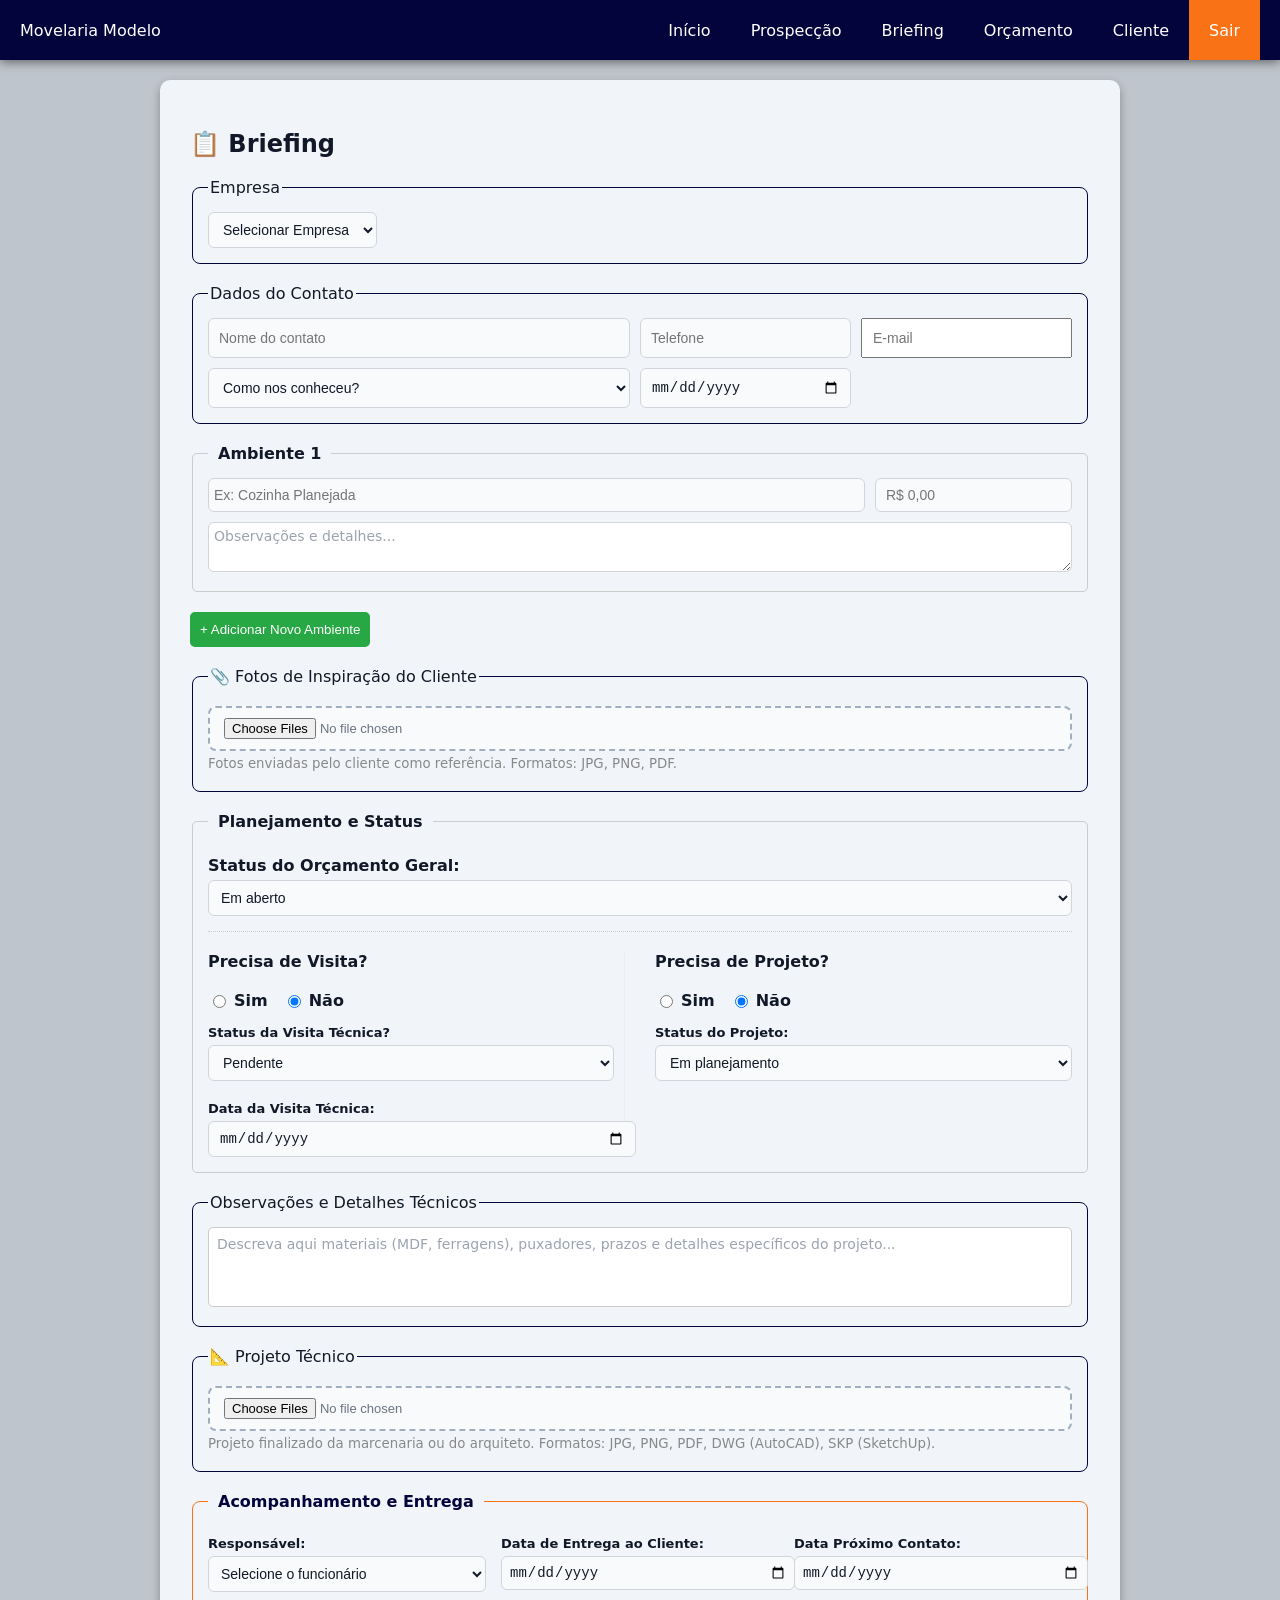
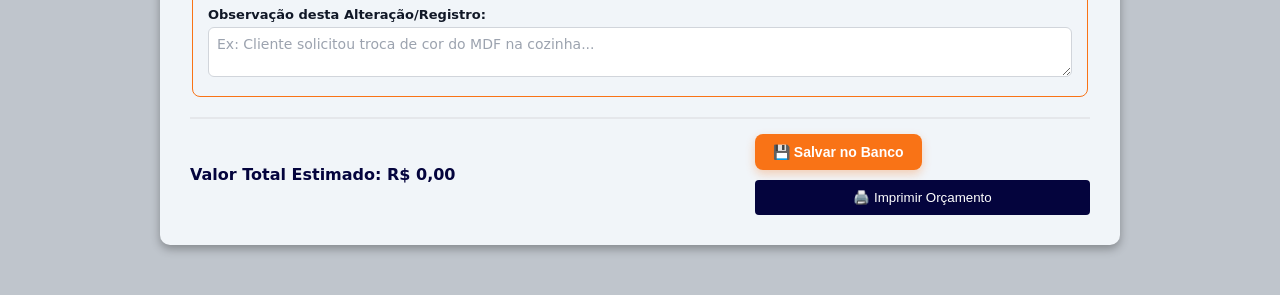
==== commit 573b995a: "feat: profissionaliza frontend da movelaria Organiza a integração com a API, melhora autenticação, f" ====
--- a/briefing_orcamento.html
+++ b/briefing_orcamento.html
@@ -5,6 +5,7 @@
     <meta name="viewport" content="width=device-width, initial-scale=1.0">
     <title>Briefing - Movelaria Modelo</title>
     <link rel="stylesheet" href="css/style.css">
+    <link rel="stylesheet" href="css/briefing.css">
 </head>
 <body>
     <nav class="menu-superior">
@@ -25,7 +26,7 @@
         <form id="form-atendimento">
             <fieldset>
                             <legend>Empresa</legend>
-            <select id="empresa">
+            <select id="empresa" required>
                         <option value="">Selecionar Empresa</option>
                         <option value="apparato">Apparato</option>
                         <option value="signore">Signore</option>
@@ -37,7 +38,8 @@
                 <legend>Dados do Contato</legend>
                 <div class="grid-contato" style="display: grid; grid-template-columns: 2fr 1fr 1fr; gap: 10px;">
                     <input type="text" id="nome" placeholder="Nome do contato" required>
-                    <input type="tel" id="telefone" placeholder="Telefone">
+                    <input type="tel" id="telefone" placeholder="Telefone" required>
+                    <input type="email" id="email" placeholder="E-mail" required>
                     <select id="origem">
                         <option value="">Como nos conheceu?</option>
                         <option value="instagram">Instagram</option>
@@ -56,7 +58,7 @@
                     <legend style="padding: 0 10px; font-weight: bold;">Ambiente 1</legend>
                     <div style="display: flex; gap: 10px; margin-bottom: 10px;">
                         <input type="text" name="ambiente[]" placeholder="Ex: Cozinha Planejada" style="flex: 3; padding: 5px;" required>
-                        <input type="number" name="valor_ambiente[]" placeholder="R$ 0,00" step="0.01" style="flex: 1; padding: 5px;">
+                        <input type="text" name="valor_ambiente[]" placeholder="R$ 0,00" class="campo-moeda">
                     </div>
                     <textarea name="obs_ambiente[]" placeholder="Observações e detalhes..." rows="2" style="width: 100%; box-sizing: border-box; padding: 5px;"></textarea>
                 </fieldset>
@@ -165,8 +167,8 @@
             </fieldset>
 
             <!-- BLOCO 7: ACOMPANHAMENTO E ENTREGA -->
-            <fieldset style="margin-top: 20px; border: 1px solid #8b4513; padding: 15px; border-radius: 5px; background-color: #fff9f5;">
-                <legend style="padding: 0 10px; font-weight: bold; color: #8b4513;">Acompanhamento e Entrega</legend>
+            <fieldset class="fieldset-destaque">
+                <legend>Acompanhamento e Entrega</legend>
 
                 <div style="display: grid; grid-template-columns: 1fr 1fr 1fr; gap: 15px;">
                     <div>
@@ -197,9 +199,9 @@
 <div class="footer-orcamento">
     <h3>Valor Total Estimado: R$ <span id="total">0,00</span></h3>
     <div class="acoes">
-        <button class="botao botao-salvar" onclick="salvarBriefing()"> 💾 Salvar no Banco</button>
-        <button type="button" class="btn btn-print" onclick="imprimirOrcamento()">🖨️ Imprimir Orçamento</button>        <button type="button" id="btn-contrato" class="botao" 
-                style="display:none; background:#1a3c8f; color:white;"
+        <button type="button" class="botao botao-salvar" onclick="salvarBriefing()"> 💾 Salvar no Banco</button>
+        <button type="button" class="btn btn-print" onclick="imprimirOrcamento()">🖨️ Imprimir Orçamento</button>        <button type="button" id="btn-contrato" class="botao botao-contrato" 
+                style="display:none;"
                 onclick="gerarContrato()">
             📄 Gerar Contrato
         </button>
@@ -449,5 +451,7 @@
 
     </div>
     <script src="js/script.js"></script>
+    <script src="js/briefing.js"></script>
+    <script type="module" src="js/api-bridge.js"></script>
 </body>
-</html>+</html>
--- a/css/style.css
+++ b/css/style.css
@@ -1,25 +1,32 @@
-/* ========================= */
-/* 1. BODY                   */
-/* ========================= */
+:root {
+    --cor-primaria: #04043d;
+    --cor-primaria-hover: #020252;
+    --cor-destaque: #F97316;
+    --cor-destaque-hover: #d95f0e;
+    --cor-fundo: #bfc5cc;
+    --cor-superficie: #f1f5f9;
+    --cor-superficie-suave: #f8fafc;
+    --cor-borda: #d1d5db;
+    --cor-texto: #111827;
+    --cor-texto-suave: #6b7280;
+    --sombra-suave: 0 10px 30px rgba(15, 23, 42, 0.12);
+}
 
 body {
     margin: 0;
     padding: 0;
     padding-top: 80px;
     min-height: 100vh;
-    background: #bfc5cc;
+    background: var(--cor-fundo);
     display: flex;
     flex-direction: column;
     align-items: center;
-    font-family: Arial, sans-serif;
-}
-
-/* ========================= */
-/* 2. MENU SUPERIOR          */
-/* ========================= */
+    font-family: Inter, ui-sans-serif, system-ui, -apple-system, BlinkMacSystemFont, "Segoe UI", sans-serif;
+    color: var(--cor-texto);
+}
 
 .menu-superior {
-    background-color: rgb(4, 4, 61);
+    background-color: var(--cor-primaria);
     color: white;
     display: flex;
     justify-content: space-between;
@@ -59,20 +66,16 @@
 }
 
 .menu-superior a:hover {
-    background-color: rgb(2, 2, 82);
+    background-color: var(--cor-primaria-hover);
 }
 
 .btn-sair {
-    background-color: #F97316 !important;
-}
-
-/* ========================= */
-/* 3. CONTAINERS             */
-/* ========================= */
+    background-color: var(--cor-destaque) !important;
+}
 
 .container-marcenaria,
 .container-lista {
-    background: #f1f5f9;
+    background: var(--cor-superficie);
     padding: 30px;
     border-radius: 10px;
     width: 90%;
@@ -81,30 +84,6 @@
     box-shadow: 0 4px 10px rgba(0,0,0,0.3);
 }
 
-/* ========================= */
-/* 4. LOGIN                  */
-/* ========================= */
-
-.login-container {
-    background: white;
-    padding: 30px;
-    border-radius: 10px;
-    width: 300px;
-}
-
-.input-group {
-    margin-bottom: 10px;
-}
-
-.input-group label {
-    display: block;
-    margin-bottom: 10px;
-}
-
-/* ========================= */
-/* 5. FORMULÁRIOS / INPUTS   */
-/* ========================= */
-
 label {
     font-weight: bold;
     display: block;
@@ -113,7 +92,7 @@
 }
 
 fieldset {
-    border: 1px solid rgb(2, 2, 61);
+    border: 1px solid var(--cor-primaria);
     border-radius: 8px;
     margin-bottom: 20px;
     padding: 15px;
@@ -131,48 +110,50 @@
 input[type="tel"],
 input[type="number"] {
     padding: 8px 10px;
-    border: 1px solid #d1d5db;
+    border: 1px solid var(--cor-borda);
     border-radius: 6px;
     font-size: 14px;
     background-color: #f9fafb;
-    color: #111827;
+    color: var(--cor-texto);
     transition: border-color 0.2s, box-shadow 0.2s;
     box-sizing: border-box;
 }
 
 input[type="text"]:hover,
 input[type="tel"]:hover,
-input[type="number"]:hover {
-    border-color: rgb(4, 4, 61);
+input[type="number"]:hover,
+input[type="text"]:focus,
+input[type="tel"]:focus,
+input[type="number"]:focus {
+    border-color: var(--cor-primaria);
 }
 
 input[type="text"]:focus,
 input[type="tel"]:focus,
 input[type="number"]:focus {
     outline: none;
-    border-color: rgb(4, 4, 61);
     box-shadow: 0 0 0 2px rgba(4, 4, 61, 0.15);
     background-color: #fff;
 }
 
 input[type="date"] {
     padding: 8px 10px;
-    border: 1px solid #d1d5db;
+    border: 1px solid var(--cor-borda);
     border-radius: 6px;
     font-size: 14px;
     background-color: #f9fafb;
-    color: #111827;
+    color: var(--cor-texto);
     cursor: pointer;
     transition: border-color 0.2s, box-shadow 0.2s;
 }
 
-input[type="date"]:hover {
-    border-color: rgb(4, 4, 61);
+input[type="date"]:hover,
+input[type="date"]:focus {
+    border-color: var(--cor-primaria);
 }
 
 input[type="date"]:focus {
     outline: none;
-    border-color: rgb(4, 4, 61);
     box-shadow: 0 0 0 2px rgba(4, 4, 61, 0.15);
     background-color: #fff;
 }
@@ -184,42 +165,42 @@
     padding: 10px 14px;
     border: 2px dashed #a0aec0;
     border-radius: 8px;
-    background-color: #f8fafc;
-    color: #555;
+    background-color: var(--cor-superficie-suave);
+    color: var(--cor-texto-suave);
     font-size: 13px;
     cursor: pointer;
     transition: border-color 0.2s, background-color 0.2s;
 }
 
 input[type="file"]:hover {
-    border-color: rgb(4, 4, 61);
+    border-color: var(--cor-primaria);
     background-color: #eef2ff;
 }
 
 input[type="file"]:focus {
     outline: none;
-    border-color: #F97316;
+    border-color: var(--cor-destaque);
     background-color: #fff8f0;
 }
 
 select {
     padding: 8px 10px;
-    border: 1px solid #d1d5db;
+    border: 1px solid var(--cor-borda);
     border-radius: 6px;
     font-size: 14px;
     background-color: #f9fafb;
-    color: #111827;
+    color: var(--cor-texto);
     cursor: pointer;
     transition: border-color 0.2s, box-shadow 0.2s;
 }
 
-select:hover {
-    border-color: rgb(4, 4, 61);
+select:hover,
+select:focus {
+    border-color: var(--cor-primaria);
 }
 
 select:focus {
     outline: none;
-    border-color: rgb(4, 4, 61);
     box-shadow: 0 0 0 2px rgba(4, 4, 61, 0.15);
     background-color: #fff;
 }
@@ -230,7 +211,7 @@
     padding: 10px;
     font-family: inherit;
     font-size: 14px;
-    border: 1px solid #d1d5db;
+    border: 1px solid var(--cor-borda);
     border-radius: 6px;
     resize: vertical;
     transition: border 0.2s, box-shadow 0.2s;
@@ -238,7 +219,7 @@
 }
 
 textarea:focus {
-    border-color: rgb(4, 4, 61);
+    border-color: var(--cor-primaria);
     box-shadow: 0 0 0 2px rgba(4, 4, 61, 0.15);
     outline: none;
 }
@@ -247,25 +228,12 @@
     color: #9ca3af;
 }
 
-#observacao {
-    width: 100%;
-    height: 80px;
-    padding: 8px;
-    border-radius: 5px;
-    border: 1px solid #ccc;
-    resize: none;
-}
-
-/* ========================= */
-/* 6. BOTÕES                 */
-/* ========================= */
-
 button {
     cursor: pointer;
 }
 
 .btn-padrao {
-    background: #F97316;
+    background: var(--cor-destaque);
     color: white;
     padding: 10px 18px;
     border: none;
@@ -280,7 +248,7 @@
 }
 
 .btn-padrao:hover {
-    background: rgb(4, 4, 61);
+    background: var(--cor-primaria);
     transform: translateY(-1px);
 }
 
@@ -297,15 +265,24 @@
 }
 
 .botao-salvar {
-    background: #F97316;
+    background: var(--cor-destaque);
     color: white;
     font-weight: bold;
     box-shadow: 0 4px 10px rgba(249,115,22,0.3);
 }
 
 .botao-salvar:hover {
-    background: rgb(2, 2, 61);
+    background: var(--cor-primaria);
     transform: translateY(-2px);
+}
+
+.botao-contrato {
+    background: var(--cor-primaria);
+    color: white;
+}
+
+.botao-contrato:hover {
+    background: var(--cor-primaria-hover);
 }
 
 .botao-secundario {
@@ -322,26 +299,76 @@
     padding: 5px 10px;
     cursor: pointer;
     border-radius: 4px;
-    border: 1px solid #ccc;
+    border: 1px solid var(--cor-borda);
 }
 
 .btn {
     width: 100%;
     padding: 10px;
-    background: #130241;
+    background: var(--cor-primaria);
     color: white;
     border: none;
     cursor: pointer;
 }
 
-/* ========================= */
-/* 7. TABELA                 */
-/* ========================= */
+.btn:hover {
+    background: var(--cor-primaria-hover);
+}
+
+button:disabled {
+    cursor: wait;
+    opacity: 0.7;
+}
+
+.esta-carregando::after {
+    content: " ";
+    width: 0.8em;
+    height: 0.8em;
+    border: 2px solid currentColor;
+    border-right-color: transparent;
+    border-radius: 50%;
+    display: inline-block;
+    animation: girar 0.7s linear infinite;
+}
+
+.notificacoes {
+    position: fixed;
+    top: 76px;
+    right: 20px;
+    z-index: 2000;
+    display: grid;
+    gap: 10px;
+    width: min(360px, calc(100vw - 40px));
+}
+
+.notificacao {
+    padding: 14px 16px;
+    border-radius: 8px;
+    color: white;
+    background: var(--cor-primaria);
+    box-shadow: var(--sombra-suave);
+    animation: entrar 0.2s ease-out;
+}
+
+.notificacao-success { background: #15803d; }
+.notificacao-error { background: #b91c1c; }
+
+@keyframes girar { to { transform: rotate(360deg); } }
+@keyframes entrar {
+    from { opacity: 0; transform: translateY(-8px); }
+    to { opacity: 1; transform: translateY(0); }
+}
+
+.btn-print {
+    background: var(--cor-primaria);
+    color: white;
+}
 
 table {
     width: 100%;
     border-collapse: collapse;
     margin-top: 20px;
+    background: white;
 }
 
 th, td {
@@ -351,7 +378,7 @@
 }
 
 th {
-    background-color: rgb(4, 4, 61);
+    background-color: var(--cor-primaria);
     color: white;
 }
 
@@ -362,642 +389,30 @@
     font-weight: bold;
 }
 
-.badge-aberto     { background: #fff3cd; color: #856404; }
-.badge-fechado    { background: #d4edda; color: #155724; }
-.badge-perdido    { background: #f8d7da; color: #721c24; }
+.badge-aberto { background: #fff3cd; color: #856404; }
+.badge-fechado { background: #d4edda; color: #155724; }
+.badge-perdido { background: #f8d7da; color: #721c24; }
 .badge-elaboracao { background: #cce5ff; color: #004085; }
 
-/* ========================= */
-/* 8. TOPO DA TABELA         */
-/* ========================= */
-
-.topo-tabela {
-    display: flex;
-    justify-content: space-between;
-    align-items: flex-end;
-    margin-bottom: 15px;
-    gap: 15px;
-    flex-wrap: wrap;
-}
-
-.filtros {
-    display: flex;
-    gap: 20px;
-    align-items: flex-end;
-}
-
-.busca-box label,
-.filtro-vendedor label {
-    font-size: 13px;
-    color: rgb(2, 2, 61);
-    display: block;
-    margin-bottom: 4px;
-    font-weight: 600;
-}
-
-.busca-box input,
-.filtro-vendedor select {
-    padding: 6px 10px;
-    border: 1px solid rgb(4, 4, 61);
-    border-radius: 4px;
-    font-size: 14px;
-}
-
-/* ========================= */
-/* 9. FOOTER DO FORMULÁRIO   */
-/* ========================= */
-
-.footer-orcamento {
-    margin-top: 20px;
-    padding-top: 15px;
-    border-top: 2px solid #e5e7eb;
-    display: flex;
-    justify-content: space-between;
-    align-items: center;
-    flex-wrap: wrap;
-    gap: 10px;
-}
-
-.footer-orcamento h3 {
-    margin: 0;
-    color: rgb(4, 4, 61);
-    font-size: 16px;
-}
-
-.footer-orcamento .acoes {
-    display: flex;
-    gap: 10px;
-    flex-wrap: wrap;
-    margin-left: auto;
-}
-
-.acoes-botoes {
-    display: flex;
-    gap: 10px;
-}
-
-/* ========================= */
-/* 10. ALERTA SUCESSO        */
-/* ========================= */
-
-.alerta-sucesso {
-    position: fixed;
-    top: 80px;
-    right: 20px;
-    background: #22c55e;
-    color: white;
-    padding: 12px 18px;
-    border-radius: 8px;
-    font-size: 14px;
-    box-shadow: 0 4px 12px rgba(0,0,0,0.2);
-    opacity: 0;
-    transform: translateY(-10px);
-    transition: 0.3s;
-    z-index: 9999;
-    display: none;
-}
-
-.alerta-sucesso.mostrar {
-    display: block;
-    opacity: 1;
-    transform: translateY(0);
-}
-
-/* ========================= */
-/* 11. DASHBOARD             */
-/* ========================= */
-
-.cards {
-    display: grid;
-    grid-template-columns: repeat(4, 1fr);
-    gap: 15px;
-    margin-bottom: 25px;
-}
-
-.card {
-    background: hsl(0, 0%, 50%);
-    border: 1px solid rgb(4, 4, 61);
-    border-radius: 8px;
-    padding: 20px;
-    text-align: center;
-}
-
-.card h3 {
-    margin: 0 0 10px 0;
-    font-size: 14px;
-    color: rgb(2, 2, 61);
-}
-
-.card span {
-    font-size: 36px;
-    font-weight: bold;
-    color: rgb(243, 161, 8);
-}
-
-.secao-lista-dash {
-    margin-top: 20px;
-}
-
-.secao-lista-dash h3 {
-    color: rgb(4, 4, 61);
-    border-bottom: 2px solid #F97316;
-    padding-bottom: 8px;
-    margin-bottom: 15px;
-}
-
-.filtro-dashboard {
-    margin-bottom: 20px;
-    display: flex;
-    align-items: center;
-    gap: 10px;
-    background: #f1f5f9;
-    padding: 12px 15px;
-    border-radius: 8px;
-    border: 1px solid #d1d5db;
-}
-
-.filtro-dashboard label {
-    font-weight: 600;
-    color: rgb(2, 2, 61);
-    margin-right: 10px;
-}
-
-.filtro-dashboard select {
-    padding: 10px 14px;
-    border: 1px solid rgb(2, 2, 61);
-    border-radius: 6px;
-    font-size: 14px;
-    background: orange;
-    color: rgb(4, 4, 61);
-    min-width: 200px;
-    cursor: pointer;
-    appearance: none;
-}
-
-/* ========================= */
-/* 12. MODAIS / OVERLAY      */
-/* ========================= */
-
-#overlay {
-    position: fixed;
-    top: 0;
-    left: 0;
-    width: 100%;
-    height: 100%;
-    background: rgba(0,0,0,0.5);
-    display: none;
-    justify-content: center;
-    align-items: flex-start;
-    overflow-y: auto;
-    padding-top: 50px;
-    z-index: 999;
-}
-
-#form-prospeccao {
-    background: #fff;
-    padding: 30px;
-    border-radius: 10px;
-    width: 400px;
-    max-width: 90%;
-    box-shadow: 0 5px 20px rgba(0,0,0,0.3);
-}
-
-#form-prospeccao input,
-#form-prospeccao select {
-    width: 100%;
-    padding: 8px;
-    margin-bottom: 10px;
-    border-radius: 5px;
-    border: 1px solid #ccc;
-}
-
-#overlay-historico {
-    position: fixed;
-    top: 0;
-    left: 0;
-    width: 100%;
-    height: 100%;
-    background: rgba(0,0,0,0.5);
-    display: none;
-    justify-content: center;
-    align-items: center;
-    z-index: 9999;
-}
-
-#form-historico {
-    background: white;
-    padding: 30px;
-    border-radius: 10px;
-    width: 400px;
-    max-width: 90%;
-    box-shadow: 0 5px 20px rgba(0,0,0,0.3);
-}
-
-#form-historico select,
-#form-historico input[type="date"] {
-    width: 100%;
-    padding: 10px;
-    border-radius: 6px;
-    border: 1px solid #d1d5db;
-    background-color: #f9fafb;
-    color: #111827;
-    font-size: 14px;
-    cursor: pointer;
-}
-
-#form-historico select:focus,
-#form-historico input[type="date"]:focus {
-    outline: none;
-    border: 1px solid #1e3a8a;
-    box-shadow: 0 0 0 2px rgba(30, 58, 138, 0.2);
-}
-
-#form-historico label {
-    display: block;
-    margin-top: 10px;
-    margin-bottom: 5px;
-    font-weight: 500;
-}
-
-.cliente-selecionado {
-    margin-top: 5px;
-    margin-bottom: 15px;
-    color: #1e3a8a;
-    font-weight: 600;
-}
-
-/* ========================= */
-/* 13. RADIO BUTTONS         */
-/* ========================= */
-
-.radio-inline {
-    display: flex;
-    gap: 15px;
-}
-
-.radio-inline label {
-    display: flex;
-    align-items: center;
-    gap: 5px;
-}
-
-/* ========================= */
-/* 14. ORÇAMENTO CONFIG      */
-/* ========================= */
-
-.config-wrapper {
-    margin: 30px auto;
-}
-
-.config-header h2 {
-    margin-bottom: 5px;
-    font-size: 22px;
-    color: #1a1a1a;
-}
-
-.config-header p {
-    font-size: 13px;
-    color: #777;
-    margin-bottom: 20px;
-}
-
-.config-card {
-    background: #f1f5f9;
-    padding: 25px;
-    border-radius: 12px;
-    box-shadow: 0 6px 20px rgba(0,0,0,0.08);
-    border: 1px solid rgb(4, 4, 61);
-}
-
-.campo {
-    margin-bottom: 18px;
-}
-
-.campo label {
-    display: block;
-    font-size: 13px;
-    margin-bottom: 6px;
-    color: #555;
-}
-
-.campo input,
-.campo select {
-    width: 100%;
-    padding: 12px;
-    border-radius: 8px;
-    border: 1px solid #ddd;
-    font-size: 14px;
-    background: #fafafa;
-    transition: 0.2s;
-}
-
-.campo input:focus,
-.campo select:focus {
-    border-color: rgb(4, 4, 61);
-    background: #fff;
-    outline: none;
-    box-shadow: 0 0 0 3px rgba(4, 4, 61, 0.1);
-}
-
-/* ========================= */
-/* 15. IMPRESSÃO - ORÇAMENTO */
-/* ========================= */
-
-.print-area {
-    display: none;
-    background: #fff;
-    padding: 30px;
-    max-width: 800px;
-    margin: 0 auto;
-    font-family: Arial, sans-serif;
-    font-size: 14px;
-    line-height: 1.4;
-}
-
-.dados-doc {
-    display: flex;
-    justify-content: space-between;
-    margin: 20px 0;
-    font-weight: bold;
-}
-
-.dados-cliente-print {
-    margin: 20px 0;
-    padding: 15px;
-    border: 1px solid #ccc;
-    background: #fafafa;
-}
-
-.tabela-print {
-    width: 100%;
-    border-collapse: collapse;
-    margin-bottom: 20px;
-    margin-top: 10px;
-}
-
-.tabela-print th {
-    background: #f7941d;
-    color: #fff;
-    padding: 10px;
-    text-align: left;
-}
-
-.tabela-print td {
-    padding: 8px;
-    border-bottom: 1px solid #ddd;
-    vertical-align: middle;
-}
-
-.linha-ambiente-print {
-    background: #eee;
-    font-weight: bold;
-    text-transform: uppercase;
-}
-
-.total-print {
-    text-align: right;
-    font-size: 24px;
-    font-weight: bold;
-    border-top: 2px solid #000;
-    padding-top: 10px;
-    margin-top: 20px;
-}
-
-.rodape-print {
-    border-top: 2px solid #000;
-    padding-top: 15px;
-    margin-top: 30px;
-    font-size: 14px;
-    display: flex;
-    justify-content: space-between;
-}
-
-.linha-ass {
-    margin-top: 20px;
-}
-
-#cabecalho-print {
-    display: flex;
-    align-items: center;
-    gap: 15px;
-    padding: 10px;
-}
-
-.logo-box img {
-    width: 90px;
-    max-width: 150px;
-}
-
-.info-empresa {
-    flex-grow: 1;
-    text-align: center;
-    font-size: 12px;
-    line-height: 1.2;
-}
-
-.info-empresa h3 {
-    margin-bottom: 5px;
-}
-
-/* ========================= */
-/* 16. CONTRATO - TELA       */
-/* ========================= */
-
-.contrato-print {
-    display: none;
-}
-
-.briefing-print {
-    display: none;
-}
-
-/* ========================= */
-/* 17. RESPONSIVO            */
-/* ========================= */
-
-@media (max-width: 600px) {
-    .status-grid {
-        grid-template-columns: 1fr;
+@media (max-width: 760px) {
+    body { padding-top: 120px; }
+    .menu-superior {
+        height: auto;
+        min-height: 60px;
+        flex-wrap: wrap;
+        padding: 10px 14px;
+        gap: 8px;
     }
-
-    .config-wrapper {
-        margin: 20px;
+    .menu-superior ul {
+        width: 100%;
+        overflow-x: auto;
+        height: 42px;
     }
-}
-
-/* ========================= */
-/* 18. MEDIA PRINT           */
-/* ========================= */
-
-@media print {
-    * {
-        -webkit-print-color-adjust: exact !important;
-        print-color-adjust: exact !important;
+    .menu-superior a { padding: 0 12px; white-space: nowrap; }
+    .container-marcenaria, .container-lista {
+        width: calc(100% - 28px);
+        padding: 18px;
+        box-sizing: border-box;
     }
-
-    body {
-        padding-top: 0;
-        background: white;
-        margin: 0;
-    }
-
-    .menu-superior,
-    .alerta-sucesso,
-    .no-print,
-    #btn-contrato {
-        display: none !important;
-    }
-
-    /* CASO 1: ORÇAMENTO CLIENTE */
-    .imprimindo-orcamento-cliente .container-lista,
-    .imprimindo-orcamento-cliente .config-wrapper,
-    .imprimindo-orcamento-cliente .contrato-print {
-        display: none !important;
-    }
-
-    .imprimindo-orcamento-cliente #folha-impressao {
-        display: block !important;
-        width: 100%;
-    }
-
-    .imprimindo-orcamento-cliente #cabecalho-print {
-        display: flex !important;
-        justify-content: space-between;
-        background-color: #26057b !important;
-        border: 2px solid #000;
-        padding: 10px;
-        align-items: center;
-        gap: 10px;
-    }
-
-    .imprimindo-orcamento-cliente .tabela-print th,
-    .imprimindo-orcamento-cliente .tabela-print td {
-        border: 1px solid #000;
-        padding: 8px;
-    }
-
-    .imprimindo-orcamento-cliente .tabela-print th {
-        background-color: #f7941d !important;
-    }
-
-    .imprimindo-orcamento-cliente .dados-cliente-print {
-        border: 1px solid #000;
-        margin: 20px 0;
-        padding: 15px;
-    }
-
-    .imprimindo-orcamento-cliente .total-print {
-        text-align: right;
-        font-size: 26px;
-        font-weight: bold;
-        border-top: 2px solid #000;
-        padding-top: 10px;
-        margin-top: 20px;
-    }
-
-    /* CASO 2: CONTRATO */
-    .imprimindo-contrato .container-marcenaria,
-    .imprimindo-contrato .container-lista,
-    .imprimindo-contrato .config-wrapper,
-    .imprimindo-contrato #folha-impressao,
-    .imprimindo-contrato .alerta-sucesso {
-        display: none !important;
-    }
-
-    .imprimindo-contrato .contrato-print {
-        display: block !important;
-        font-family: Arial, sans-serif;
-        font-size: 11px;
-        line-height: 1.4;
-        padding: 20px;
-        color: #000;
-    }
-
-    .imprimindo-contrato .contrato-cabecalho {
-        display: flex !important;
-        flex-direction: row !important;
-        align-items: flex-start !important;
-        gap: 15px;
-        border-bottom: 2px solid #000;
-        padding-bottom: 12px;
-        margin-bottom: 12px;
-    }
-
-    .imprimindo-contrato .contrato-logo {
-        display: block !important;
-        width: 100px !important;
-        height: auto !important;
-    }
-
-    .imprimindo-contrato .contrato-cabecalho-info {
-        display: block !important;
-        flex: 1;
-        font-size: 11px;
-    }
-
-    .imprimindo-contrato .contrato-cabecalho-numero {
-        display: block !important;
-        text-align: right;
-        font-size: 11px;
-        min-width: 150px;
-    }
-
-    .imprimindo-contrato .contrato-tabela {
-        display: table !important;
-        width: 100%;
-        border-collapse: collapse;
-        margin-bottom: 10px;
-        font-size: 11px;
-    }
-
-    .imprimindo-contrato .contrato-tabela td {
-        display: table-cell !important;
-        border: 1px solid #000;
-        padding: 4px 6px;
-        width: 50%;
-    }
-
-    .imprimindo-contrato .contrato-tabela-header td {
-        background-color: #ddd !important;
-        font-weight: bold;
-        text-transform: uppercase;
-    }
-
-    .imprimindo-contrato .contrato-texto {
-        font-size: 11px;
-        margin: 5px 0;
-        text-align: justify;
-    }
-
-    .imprimindo-contrato .contrato-importante {
-        font-weight: bold;
-    }
-
-    .imprimindo-contrato .contrato-assinaturas {
-        display: flex !important;
-        justify-content: space-between;
-        margin-top: 30px;
-    }
-
-    .imprimindo-contrato .contrato-ass-box {
-        text-align: center;
-        width: 45%;
-        font-size: 11px;
-    }
-
-    .imprimindo-contrato .contrato-ass-linha {
-        border-top: 1px solid #000;
-        margin-bottom: 5px;
-        margin-top: 25px;
-    }
-
-    .imprimindo-contrato .contrato-ass-box p {
-        margin: 2px 0;
-    }
-
-    .imprimindo-contrato .contrato-cidade {
-        text-align: center;
-        margin-top: 20px;
-        font-size: 11px;
-    }
-}
+    table { display: block; overflow-x: auto; white-space: nowrap; }
+}
--- a/css/briefing.css
+++ b/css/briefing.css
@@ -0,0 +1,208 @@
+.fieldset-destaque {
+    margin-top: 20px;
+    border-color: var(--cor-destaque);
+    background-color: var(--cor-superficie);
+}
+
+.fieldset-destaque legend {
+    padding: 0 10px;
+    font-weight: bold;
+    color: var(--cor-primaria);
+}
+
+#observacao {
+    width: 100%;
+    height: 80px;
+    padding: 8px;
+    border-radius: 5px;
+    border: 1px solid #ccc;
+    resize: none;
+}
+
+.footer-orcamento {
+    margin-top: 20px;
+    padding-top: 15px;
+    border-top: 2px solid #e5e7eb;
+    display: flex;
+    justify-content: space-between;
+    align-items: center;
+    flex-wrap: wrap;
+    gap: 10px;
+}
+
+.footer-orcamento h3 {
+    margin: 0;
+    color: var(--cor-primaria);
+    font-size: 16px;
+}
+
+.footer-orcamento .acoes {
+    display: flex;
+    gap: 10px;
+    flex-wrap: wrap;
+    margin-left: auto;
+}
+
+.alerta-sucesso {
+    position: fixed;
+    top: 80px;
+    right: 20px;
+    background: #22c55e;
+    color: white;
+    padding: 12px 18px;
+    border-radius: 8px;
+    font-size: 14px;
+    box-shadow: 0 4px 12px rgba(0,0,0,0.2);
+    opacity: 0;
+    transform: translateY(-10px);
+    transition: 0.3s;
+    z-index: 9999;
+    display: none;
+}
+
+.alerta-sucesso.mostrar {
+    display: block;
+    opacity: 1;
+    transform: translateY(0);
+}
+
+.radio-inline {
+    display: flex;
+    gap: 15px;
+}
+
+.radio-inline label {
+    display: flex;
+    align-items: center;
+    gap: 5px;
+}
+
+.contrato-print,
+.briefing-print {
+    display: none;
+}
+
+@media print {
+    * {
+        -webkit-print-color-adjust: exact !important;
+        print-color-adjust: exact !important;
+    }
+
+    body {
+        padding-top: 0;
+        background: white;
+        margin: 0;
+    }
+
+    .menu-superior,
+    .alerta-sucesso,
+    .no-print,
+    #btn-contrato {
+        display: none !important;
+    }
+
+    .imprimindo-contrato .container-marcenaria,
+    .imprimindo-contrato .container-lista,
+    .imprimindo-contrato .config-wrapper,
+    .imprimindo-contrato #folha-impressao,
+    .imprimindo-contrato .alerta-sucesso {
+        display: none !important;
+    }
+
+    .imprimindo-contrato .contrato-print {
+        display: block !important;
+        font-family: Arial, sans-serif;
+        font-size: 11px;
+        line-height: 1.4;
+        padding: 20px;
+        color: #000;
+    }
+
+    .imprimindo-contrato .contrato-cabecalho {
+        display: flex !important;
+        flex-direction: row !important;
+        align-items: flex-start !important;
+        gap: 15px;
+        border-bottom: 2px solid #000;
+        padding-bottom: 12px;
+        margin-bottom: 12px;
+    }
+
+    .imprimindo-contrato .contrato-logo {
+        display: block !important;
+        width: 100px !important;
+        height: auto !important;
+    }
+
+    .imprimindo-contrato .contrato-cabecalho-info {
+        display: block !important;
+        flex: 1;
+        font-size: 11px;
+    }
+
+    .imprimindo-contrato .contrato-cabecalho-numero {
+        display: block !important;
+        text-align: right;
+        font-size: 11px;
+        min-width: 150px;
+    }
+
+    .imprimindo-contrato .contrato-tabela {
+        display: table !important;
+        width: 100%;
+        border-collapse: collapse;
+        margin-bottom: 10px;
+        font-size: 11px;
+    }
+
+    .imprimindo-contrato .contrato-tabela td {
+        display: table-cell !important;
+        border: 1px solid #000;
+        padding: 4px 6px;
+        width: 50%;
+    }
+
+    .imprimindo-contrato .contrato-tabela-header td {
+        background-color: #ddd !important;
+        font-weight: bold;
+        text-transform: uppercase;
+    }
+
+    .imprimindo-contrato .contrato-texto {
+        font-size: 11px;
+        margin: 5px 0;
+        text-align: justify;
+    }
+
+    .imprimindo-contrato .contrato-importante {
+        font-weight: bold;
+    }
+
+    .imprimindo-contrato .contrato-assinaturas {
+        display: flex !important;
+        justify-content: space-between;
+        margin-top: 30px;
+    }
+
+    .imprimindo-contrato .contrato-ass-box {
+        text-align: center;
+        width: 45%;
+        font-size: 11px;
+    }
+
+    .imprimindo-contrato .contrato-ass-linha {
+        border-top: 1px solid #000;
+        margin-bottom: 5px;
+        margin-top: 25px;
+    }
+
+    .imprimindo-contrato .contrato-ass-box p {
+        margin: 2px 0;
+    }
+
+    .imprimindo-contrato .contrato-cidade {
+        text-align: center;
+        margin-top: 20px;
+        font-size: 11px;
+    }
+}
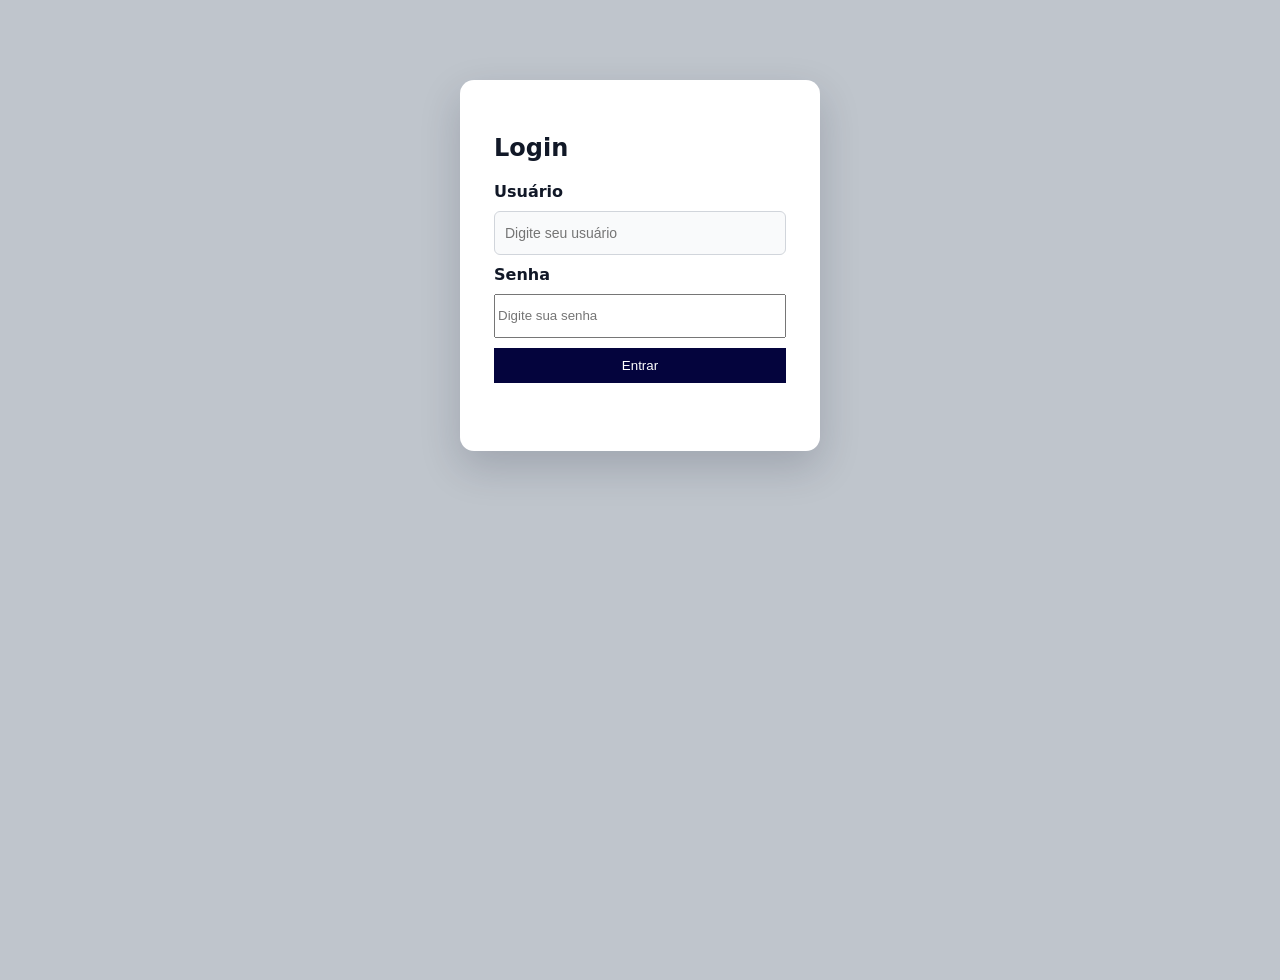
==== commit 7c08a12e: "feat: conversão de prospecção em orçamento e contrato por empresa - Prospecção com empresa obrigatór" ====
--- a/briefing_orcamento.html
+++ b/briefing_orcamento.html
@@ -16,6 +16,7 @@
             <li><a href="briefing_orcamento.html">Briefing</a></li>
             <li><a href="orcamento.html">Orçamento</a></li>
             <li><a href="cliente.html">Cliente</a></li>
+            <li class="somente-admin" hidden><a href="funcionarios.html">Funcionários</a></li>
             <li><a href="index.html" class="btn-sair">Sair</a></li>
         </ul>
     </nav>
@@ -28,8 +29,6 @@
                             <legend>Empresa</legend>
             <select id="empresa" required>
                         <option value="">Selecionar Empresa</option>
-                        <option value="apparato">Apparato</option>
-                        <option value="signore">Signore</option>
                     </select>
             </fieldset>
 
@@ -68,6 +67,8 @@
                 + Adicionar Novo Ambiente
             </button>
 
+            <div id="arquivos-existentes"></div>
+
             <!-- BLOCO 3: UPLOAD DE INSPIRAÇÕES -->
             <fieldset style="margin-top: 20px;">
                 <legend>📎 Fotos de Inspiração do Cliente</legend>
@@ -89,11 +90,6 @@
                     <select name="status_orcamento" id="status_orcamento" 
         style="width: 100%; padding: 8px;"
         onchange="verificarStatusContrato(this.value)">
-    <option value="1">Em aberto</option>
-    <option value="2">Em elaboração</option>
-    <option value="3">Fechado</option>
-    <option value="4">Perdido</option>
-    <option value="5">Entregue</option>
     </select>
                 </div>
 
@@ -255,7 +251,7 @@
                 <td><strong>WHATSAPP:</strong> <span id="c-empresa-whats"></span></td>
             </tr>
             <tr>
-                <td><strong>E-MAIL:</strong> <span id="c-empresa-email"></span></td>
+                <td><strong>E-MAIL:</strong> <span id="c-empresa-email-tab"></span></td>
                 <td><strong>E-MAIL FINANCEIRO:</strong> <span id="c-empresa-email-fin"></span></td>
             </tr>
         </table>
